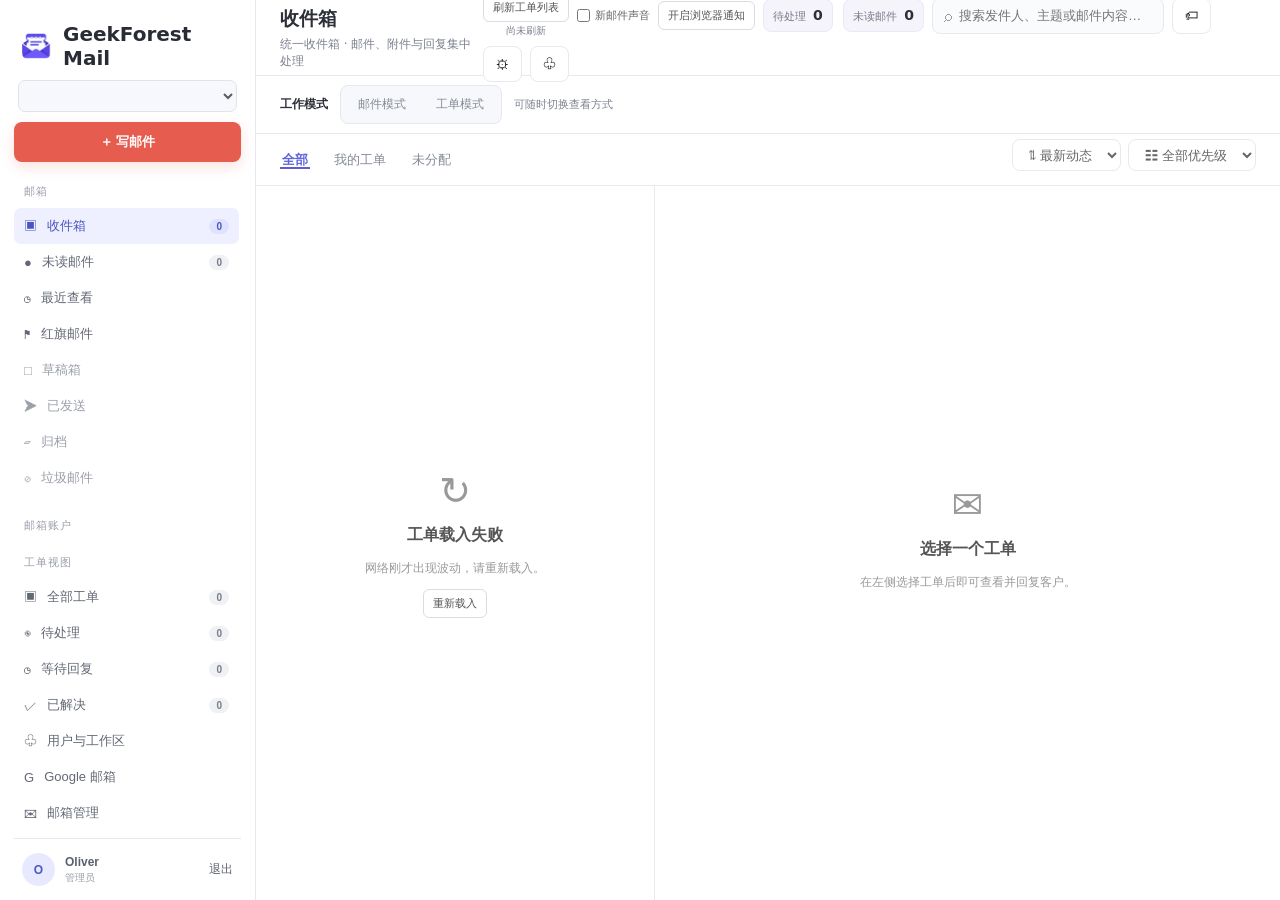
==== static/index.html @ d353752a "Fix mail mode mailbox selection and ticket detail loading" ====
<!doctype html>
<html lang="zh-CN">
<head>
  <meta charset="utf-8"><meta name="viewport" content="width=device-width,initial-scale=1,viewport-fit=cover">
  <title>GeekForest Mail · 企业邮件</title><link rel="icon" href="/static/favicon.ico"><link rel="apple-touch-icon" href="/static/apple-touch-icon.png"><link rel="stylesheet" href="/static/styles.css"><link rel="stylesheet" href="/static/overrides.css?v=20261021-mail-client-1"><link rel="stylesheet" href="/static/settings.css?v=20260831-mail-domain-status-1"><link rel="stylesheet" href="/static/scrollfix.css"><link rel="stylesheet" href="/static/workspaces.css?v=20260831-workspace-create-1"><link rel="stylesheet" href="/static/tags.css"><link rel="stylesheet" href="/static/branding.css?v=20260830-ticket-labels-1"><link rel="stylesheet" href="/static/label-picker.css?v=20260830-2"><link rel="stylesheet" href="/static/translate-button.css?v=20260828-14">
  <link rel="stylesheet" href="/static/mobile.css?v=20261015-1">
  <link rel="stylesheet" href="/static/feishu.css?v=20261015-1">
  <link rel="stylesheet" href="/static/mail-client.css?v=20261021-mail-client-2">
</head>
<body>
  <div class="mobile-bar" id="mobileBar"><button type="button" id="mobileMenu" aria-controls="mainNavigation" aria-expanded="false">☰ 导航</button><button type="button" id="mobileBack" hidden>← 返回列表</button><button type="button" id="mobileResume" hidden>继续编辑 →</button></div>
  <div id="mobileBackdrop" class="mobile-backdrop" hidden></div>
  <aside class="sidebar" id="mainNavigation" aria-label="企业邮箱导航">
    <button type="button" id="mobileClose" class="mobile-close" aria-label="关闭导航">× 关闭导航</button>
    <div class="brand"><img class="brand-mark" src="/static/ticket-logo.png" alt=""><span>GeekForest Mail</span></div><select id="workspaceSwitcher" class="workspace-switcher" aria-label="当前工作区"></select>
    <button class="compose" id="composeButton" type="button">＋ 写邮件</button>
    <nav>
      <p class="nav-title">邮箱</p>
      <button class="nav-item active" data-mail-folder="inbox" id="mailInboxNav"><span>▣</span>收件箱 <b id="allCount">0</b></button>
      <button class="nav-item" data-mail-folder="unread" id="mailUnreadNav"><span>●</span>未读邮件 <b id="unreadFolderCount">0</b></button>
      <button class="nav-item" data-mail-folder="recent" id="mailRecentNav"><span>◷</span>最近查看</button>
      <button class="nav-item" data-mail-folder="flagged" id="mailFlaggedNav"><span>⚑</span>红旗邮件</button>
      <button class="nav-item mail-folder-placeholder" data-mail-unavailable="drafts"><span>□</span>草稿箱</button>
      <button class="nav-item mail-folder-placeholder" data-mail-unavailable="sent"><span>➤</span>已发送</button>
      <button class="nav-item mail-folder-placeholder" data-mail-unavailable="archive"><span>▱</span>归档</button>
      <button class="nav-item mail-folder-placeholder" data-mail-unavailable="spam"><span>⊘</span>垃圾邮件</button>
      <p class="nav-title mailbox-title">邮箱账户</p><div id="mailboxNav"></div>
      <p class="nav-title">工单视图</p>
      <button class="nav-item workflow-nav" data-status="all"><span>▣</span>全部工单 <b id="allTicketCount">0</b></button>
      <button class="nav-item workflow-nav" data-status="open"><span>◉</span>待处理 <b id="openCount">0</b></button>
      <button class="nav-item workflow-nav" data-status="pending"><span>◷</span>等待回复 <b id="pendingCount">0</b></button>
      <button class="nav-item workflow-nav" data-status="resolved"><span>✓</span>已解决 <b id="resolvedCount">0</b></button>
      <button class="nav-item admin-entry" id="userAdminNav" hidden><span>♧</span>用户与工作区</button>
      <button class="nav-item admin-entry" id="googleMailboxNav" hidden><span>G</span>Google 邮箱</button>
      <button class="nav-item admin-entry" id="mailboxAdminNav" hidden><span>✉</span>邮箱管理</button>
      <button class="nav-item admin-entry" id="mailServiceNav" hidden><span>@</span>邮件、域名与邮箱设置</button>
      <button class="nav-item admin-entry" id="telegramNav" hidden><span>◉</span>Telegram 接入</button>
      <button class="nav-item" id="feishuSettings" type="button">飞书绑定与通知</button>
      <p class="nav-title">标签</p><div id="tagNav"></div>
    </nav>
    <button class="profile" id="logoutButton" title="退出登录"><div class="avatar" id="profileAvatar">O</div><div><strong id="profileName">Oliver</strong><small id="profileRole">管理员</small></div><span>退出</span></button>
  </aside>
  <main>
    <header><div><h1>收件箱</h1><p>统一收件箱 · 邮件、附件与回复集中处理</p></div><div class="header-actions"><div class="refresh-tools"><button class="tool-button" id="refreshTickets" type="button">刷新工单列表</button><small id="refreshStatus" role="status">尚未刷新</small></div><label class="alert-toggle"><input id="mailSoundToggle" type="checkbox"> 新邮件声音</label><button class="tool-button" id="notificationPermission" type="button">开启浏览器通知</button><div class="mail-metrics"><span>待处理 <b id="unprocessedMetric">0</b></span><span>未读邮件 <b id="unreadMetric">0</b></span></div><label class="search">⌕ <input id="search" placeholder="搜索发件人、主题或邮件内容…"></label><button class="icon-btn" id="mailboxTagsButton" title="邮箱标签管理">🏷</button><button class="icon-btn" id="aiSettingsButton" title="AI 设置">⚙</button><button class="icon-btn" id="userAdminButton" title="账户管理">♧</button></div></header>
    <div class="mode-bar" aria-label="工作模式"><span class="mode-bar-label">工作模式</span><div class="display-mode-switcher" id="displayModeSwitcher" aria-label="选择工作模式"><button type="button" data-display-mode="mail">邮件模式</button><button type="button" data-display-mode="ticket">工单模式</button></div><span class="mode-bar-hint">可随时切换查看方式</span></div>
    <section class="toolbar"><div class="tabs"><button class="selected" data-view="all">全部</button><button data-view="mine">我的工单</button><button data-view="unassigned">未分配</button></div><div class="category-chips" id="categoryChips" aria-label="AI 标签"></div><div><select class="filter" id="sortFilter" aria-label="排序"><option value="latest">⇅ 最新动态</option><option value="oldest">⇅ 最早动态</option><option value="priority">↑ 优先级</option></select><select class="filter" id="priorityFilter" aria-label="优先级筛选"><option value="all">☷ 全部优先级</option><option value="urgent">紧急</option><option value="high">高优先级</option><option value="normal">普通</option></select></div></section>
    <section class="workspace">
      <div class="ticket-list" id="ticketList"><div class="loading">正在载入工单…</div></div>
      <div class="ticket-detail" id="detail"><div class="empty"><span>✉</span><h2>选择一个工单</h2><p>在左侧选择工单后即可查看并回复客户。</p></div></div>
    </section>
  </main>
  <div class="toast" id="toast"></div>
  <dialog id="feishuDialog" class="settings-dialog feishu-dialog" aria-labelledby="feishuTitle">
    <div class="settings-head"><h2 id="feishuTitle">我的飞书绑定与通知</h2><button type="button" id="feishuClose" class="dialog-close" aria-label="关闭飞书设置">×</button></div>
    <p>当前账户的飞书身份：<strong id="feishuName"></strong></p>
    <p id="feishuMessage" role="status" aria-live="polite"></p>
    <label>当前账户密码（绑定或解绑时必填）<input id="feishuPassword" type="password" autocomplete="current-password"></label>
    <label class="feishu-check"><input id="feishuConfirm" type="checkbox">我确认对当前账户执行绑定、完成绑定或解绑；解绑会取消飞书通知。</label>
    <div class="settings-actions"><button id="feishuBind" type="button" disabled>绑定飞书</button><button id="feishuFinalize" type="button" disabled>确认以上身份并完成绑定</button><button id="feishuUnlink" type="button" disabled>解绑飞书</button></div>
    <h3>当前工作区的私聊通知</h3><p>逐个选择邮箱；不补发历史消息。</p><div id="feishuSubscriptions"></div>
    <button id="feishuRefresh" type="button" class="tool-button">刷新状态</button>
  </dialog>
  <dialog id="composeDialog" class="settings-dialog compose-dialog"><form method="dialog"><div class="settings-head"><div><small>NEW OUTBOUND TICKET</small><h2>写邮件</h2></div><button value="cancel" class="dialog-close">×</button></div><label>发件邮箱<select id="composeMailbox"></select><small>对方回复后会自动回流到这张工单。</small></label><label>收件人<input id="composeTo" type="email" autocomplete="off" placeholder="name@example.com"></label><div class="compose-recipient-row"><label>抄送<input id="composeCc" autocomplete="off" placeholder="多个地址用逗号分隔"></label><label>密送<input id="composeBcc" autocomplete="off" placeholder="多个地址用逗号分隔"></label></div><label>主题<input id="composeSubject" maxlength="300" placeholder="输入邮件主题"></label><label>正文<textarea id="composeBody" maxlength="20000" placeholder="输入要发送的内容…"></textarea></label><div id="composeStatus" class="settings-status"></div><div class="settings-actions"><button value="cancel" class="tool-button">取消</button><button type="button" id="sendComposedMail" class="send">创建工单并发送</button></div></form></dialog>
  <dialog id="aiSettingsDialog" class="settings-dialog"><form method="dialog"><div class="settings-head"><div><small>GEEKFOREST AI</small><h2>AI 功能设置</h2></div><button value="cancel" class="dialog-close">×</button></div><label>服务商<select id="aiProvider"><option value="deepseek">DeepSeek</option><option value="openai">OpenAI</option></select></label><label>模型<input id="aiModel" placeholder="deepseek-chat"></label><label>API Key<input id="aiKey" type="password" autocomplete="off" placeholder="留空则保留现有 Key"><small id="keyState"></small></label><div id="aiSettingsStatus" class="settings-status"></div><div class="settings-actions"><button type="button" id="testAi" class="tool-button">测试连接</button><button type="button" id="saveAi" class="send">保存设置</button></div></form></dialog>
  <dialog id="telegramSettingsDialog" class="settings-dialog telegram-dialog"><form method="dialog"><div class="settings-head"><div><small>TELEGRAM BRIDGE</small><h2>Telegram 接入</h2><p>配置 Bot Token 后，系统会轮询 Telegram 消息并自动建工单。</p></div><button value="cancel" class="dialog-close">×</button></div><label class="settings-check"><input id="telegramEnabled" type="checkbox"> 启用 Telegram 拉取</label><label>Bot Token<input id="telegramBotToken" type="password" autocomplete="off" placeholder="留空则保留现有 Token"><small id="telegramTokenState"></small></label><label>代理地址<input id="telegramProxyUrl" autocomplete="off" placeholder="例如 socks5h://127.0.0.1:1082"><small>服务器可直连时留空；本机代理建议 socks5h://127.0.0.1:1082。</small></label><label>允许的 Chat ID<input id="telegramAllowedChats" autocomplete="off" placeholder="可留空；多个用英文逗号分隔"><small>留空表示接收该 bot 能看到的所有聊天。</small></label><label>写入工作区<select id="telegramWorkspace"></select></label><label>轮询间隔（秒）<input id="telegramPollSeconds" type="number" min="2" max="120" value="5"></label><div id="telegramSettingsStatus" class="settings-status"></div><div class="settings-actions"><button value="cancel" class="tool-button">取消</button><button type="button" id="saveTelegramSettings" class="send">保存并启用</button></div></form></dialog>
  <dialog id="userAdminDialog" class="settings-dialog workspace-admin-dialog"><form method="dialog"><div class="settings-head"><div><small>ACCESS CONTROL</small><h2>账户与工作区</h2></div><button value="cancel" class="dialog-close">×</button></div><section class="admin-section"><div class="admin-section-head"><h3>已有账户</h3><small>查看账户可进入的工作区</small></div><div id="userList" class="user-list"></div></section><section class="admin-section workspace-create-section"><div class="admin-section-head"><h3>新建工作区</h3><small>创建后会自动分配给当前管理员</small></div><label>工作区名称<input id="newWorkspaceName" autocomplete="off" maxlength="120" placeholder="例如 Eddy 个人工作区"></label><label>工作区标识<input id="newWorkspaceSlug" autocomplete="off" maxlength="64" placeholder="可留空自动生成，例如 eddy-personal"><small>只能使用小写字母、数字和中划线。</small></label><div id="workspaceAdminStatus" class="settings-status"></div><div class="settings-actions"><button type="button" id="createWorkspace" class="tool-button">新建工作区</button></div></section><section class="admin-section"><div class="admin-section-head"><h3>新增登录账户</h3><small>创建账户并分配可访问的工作区</small></div><label>用户名<input id="newUsername" autocomplete="off"></label><label>显示名称<input id="newDisplayName" autocomplete="off"></label><label>初始密码<input id="newPassword" type="password" autocomplete="new-password" placeholder="至少 10 位"></label><div id="workspaceChecks" class="workspace-checks"></div><div id="userAdminStatus" class="settings-status"></div><div class="settings-actions"><button type="button" id="createUser" class="send">创建并分配</button></div></section></form></dialog>
  <dialog id="googleMailboxDialog" class="settings-dialog"><form method="dialog"><div class="settings-head"><div><small>GOOGLE MAILBOX</small><h2>Google 邮箱管理</h2></div><button value="cancel" class="dialog-close">×</button></div><div id="googleMailboxList" class="user-list"></div><h3>新增或更新邮箱</h3><label>项目代号<input id="googleProjectCode" maxlength="120" placeholder="例如 G001"></label><label>Google 邮箱<input id="googleMailboxEmail" type="email" autocomplete="off" placeholder="name@gmail.com"></label><label>16 位应用专用密码<input id="googleAppPassword" type="password" autocomplete="new-password" maxlength="32" placeholder="更新时留空即保留原密码"><small>可含 Google 显示的空格，系统会自动去除。</small></label><label>邮箱标签<input id="googleMailboxTag" list="googleTagSuggestions" maxlength="40" placeholder="例如 产品邮箱"><datalist id="googleTagSuggestions"></datalist></label><div id="googleMailboxStatus" class="settings-status"></div><div class="settings-actions"><button type="button" id="saveGoogleMailbox" class="send">保存邮箱</button></div></form></dialog>
  <dialog id="mailboxTagsDialog" class="settings-dialog tag-dialog"><form method="dialog"><div class="settings-head"><div><small>MAILBOX LABELS</small><h2>邮箱标签与汇总</h2></div><button value="cancel" class="dialog-close">×</button></div><div id="tagSummary" class="tag-summary"></div><div id="mailboxTagList" class="mailbox-tag-list"></div><div id="tagAiResult" class="tag-ai-result"></div></form></dialog>
  <dialog id="mailboxAdminDialog" class="settings-dialog mail-service-dialog"><div class="mail-service-shell"><div class="settings-head"><div><small>MAILBOX ADMIN</small><h2>邮箱管理</h2><p>统一查看所有邮箱、复制密码和 SMTP/IMAP 接入参数。</p></div><button type="button" class="dialog-close" id="closeMailboxAdmin">×</button></div><div id="mailboxAdminContent" class="mail-service-content"></div></div></dialog>
  <dialog id="mailServiceDialog" class="settings-dialog mail-service-dialog"><div class="mail-service-shell"><div class="settings-head"><div><small>MAIL2 ADMIN</small><h2>邮件、域名与邮箱设置</h2><p>统一管理 Mail2 邮件服务，并查看工单接入状态。</p></div><button type="button" class="dialog-close" id="closeMailService">×</button></div><div class="mail-service-toolbar"><div id="mailServiceHealth" class="service-health"></div><button type="button" class="tool-button" id="openAiFromSettings">AI 设置</button><button type="button" class="tool-button" id="syncMailService">同步 Mail2</button></div><div class="mail-service-tabs"><button type="button" class="active" data-mail-service-tab="mailboxes">邮箱</button><button type="button" data-mail-service-tab="domains">域名</button><button type="button" data-mail-service-tab="create-mailbox">新增邮箱</button><button type="button" data-mail-service-tab="create-domain">新增域名</button></div><div id="mailServiceContent" class="mail-service-content"></div></div></dialog>
  <script src="/static/mail-refresh.js?v=20260915-1"></script><script src="/static/app.js?v=20261021-mode-switcher-3"></script>
  <script src="/static/mobile.js?v=20261015-1"></script>
  <script src="/static/feishu.js?v=20261015-1"></script><script src="/static/feishu-ui.js?v=20261015-1"></script>
</body></html>
---- static/styles.css ----
:root{--ink:#20222a;--muted:#7b7f8d;--line:#e8e9ef;--surface:#fff;--bg:#f6f6f9;--violet:#6558d3;--violet-soft:#eeecfb;--green:#168c70;--orange:#d87927;--red:#d94c57}*{box-sizing:border-box}body{margin:0;font-family:Inter,"PingFang SC","Microsoft YaHei",system-ui,sans-serif;background:var(--bg);color:var(--ink);display:flex;height:100vh;overflow:hidden}.sidebar{width:238px;background:#191a21;color:#d9dae1;padding:22px 15px 14px;display:flex;flex-direction:column}.brand{display:flex;align-items:center;gap:11px;font-size:20px;font-weight:750;padding:0 8px 22px}.brand-mark{display:grid;place-items:center;width:30px;height:30px;border-radius:9px;background:linear-gradient(140deg,#8275e9,#5245ba);color:white;font-size:16px}.compose{background:var(--violet);border:0;border-radius:8px;color:white;padding:11px 13px;width:100%;font-weight:650;cursor:pointer}.nav-title{font-size:11px;text-transform:uppercase;letter-spacing:.1em;color:#737580;margin:25px 10px 9px}.mailbox-title{margin-top:24px}.nav-item{width:100%;border:0;background:transparent;color:#aeb0ba;padding:9px 10px;border-radius:7px;text-align:left;display:flex;gap:10px;align-items:center;cursor:pointer;font-size:13px}.nav-item:hover,.nav-item.active{background:#2a2b35;color:#fff}.nav-item b{margin-left:auto;background:#333540;padding:2px 7px;border-radius:10px;font-size:10px}.dot{width:7px;height:7px;border-radius:50%}.profile{margin-top:auto;padding:14px 8px 0;border-top:1px solid #2b2d35;display:flex;align-items:center;gap:10px;font-size:12px}.profile small{display:block;color:#777a86;margin-top:2px}.profile>span{margin-left:auto}.avatar{width:33px;height:33px;background:#d9b18d;color:#654a36;border-radius:50%;display:grid;place-items:center;font-weight:700}main{flex:1;display:flex;flex-direction:column;min-width:0}header{height:88px;background:#fff;border-bottom:1px solid var(--line);padding:18px 27px;display:flex;align-items:center;justify-content:space-between}h1{font-size:20px;margin:0 0 4px}header p{font-size:12px;color:var(--muted);margin:0}.header-actions{display:flex;gap:8px}.search{height:36px;border:1px solid var(--line);border-radius:8px;display:flex;align-items:center;padding:0 11px;color:#999}.search input{border:0;outline:0;width:200px;padding:7px;background:transparent}.icon-btn,.filter{height:36px;border:1px solid var(--line);background:#fff;border-radius:8px;padding:0 12px;position:relative}.icon-btn i{position:absolute;width:6px;height:6px;background:var(--red);border-radius:50%;right:7px;top:7px}.toolbar{height:54px;background:#fff;padding:0 26px;border-bottom:1px solid var(--line);display:flex;justify-content:space-between;align-items:end}.tabs{height:100%;display:flex;gap:25px}.tabs button{background:none;border:0;color:#858895;padding:0 2px;position:relative}.tabs .selected{color:var(--violet);font-weight:650}.tabs .selected:after{content:"";position:absolute;height:2px;background:var(--violet);left:0;right:0;bottom:0}.toolbar>div:last-child{display:flex;gap:7px;padding-bottom:9px}.filter{height:32px;color:#666}.workspace{display:grid;grid-template-columns:minmax(330px,42%) 1fr;flex:1;min-height:0}.ticket-list{overflow:auto;background:#fff;border-right:1px solid var(--line)}.ticket-card{padding:17px 22px;border-bottom:1px solid #eeeeF3;cursor:pointer;position:relative}.ticket-card:hover,.ticket-card.active{background:#f8f7fd}.ticket-card.active:before{content:"";position:absolute;left:0;top:0;bottom:0;width:3px;background:var(--violet)}.card-top,.card-meta{display:flex;align-items:center;gap:8px}.customer-avatar{width:34px;height:34px;border-radius:50%;display:grid;place-items:center;background:#e8e7f2;color:#4f4c68;font-size:12px;font-weight:700}.customer{font-weight:650;font-size:13px}.time{margin-left:auto;font-size:11px;color:#999}.subject{font-weight:650;font-size:13px;margin:12px 0 6px}.preview{font-size:12px;color:#818491;white-space:nowrap;text-overflow:ellipsis;overflow:hidden}.card-meta{margin-top:12px}.badge{font-size:10px;border-radius:4px;padding:3px 6px;background:#f0f1f4;color:#767987}.badge.open{color:#3e61b7;background:#edf2ff}.badge.pending{color:#a36520;background:#fff3df}.badge.resolved{color:#218067;background:#e7f6f0}.priority{font-size:10px;margin-left:auto}.priority.urgent{color:var(--red)}.priority.high{color:var(--orange)}.unread{width:7px;height:7px;background:var(--violet);border-radius:50%}.ticket-detail{background:#fafafd;overflow:auto}.empty{height:100%;display:flex;flex-direction:column;align-items:center;justify-content:center;color:#999}.empty span{font-size:38px}.empty h2{font-size:16px;color:#555;margin:12px 0 2px}.empty p{font-size:12px}.detail-head{background:#fff;padding:20px 24px;border-bottom:1px solid var(--line)}.detail-head-top{display:flex;align-items:center}.detail-head h2{font-size:17px;margin:0}.ticket-id{color:#9497a3;font-size:11px;margin-top:5px}.detail-actions{margin-left:auto;display:flex;gap:7px}.status-select{border:1px solid var(--line);border-radius:7px;padding:8px;background:#fff;color:#555}.contact-strip{display:flex;gap:22px;margin-top:18px;padding-top:15px;border-top:1px solid #eee;font-size:11px;color:#7d808c}.contact-strip strong{color:#41434b;font-weight:600}.conversation{padding:24px;max-width:820px;margin:auto}.message{display:flex;gap:11px;margin-bottom:22px}.message.outbound{flex-direction:row-reverse}.message-body{max-width:78%}.message-info{font-size:11px;color:#8b8e99;margin:0 2px 6px}.outbound .message-info{text-align:right}.bubble{background:#fff;border:1px solid var(--line);border-radius:3px 12px 12px 12px;padding:13px 15px;font-size:13px;line-height:1.65;white-space:pre-wrap;box-shadow:0 2px 5px #2221}.outbound .bubble{background:var(--violet);color:#fff;border:0;border-radius:12px 3px 12px 12px}.reply-box{margin:5px 24px 24px;background:#fff;border:1px solid #dfe0e7;border-radius:10px;box-shadow:0 5px 18px #2221}.reply-top{padding:10px 14px;border-bottom:1px solid #eee;font-size:11px;color:#858894}.reply-top strong{color:#42444c}.reply-box textarea{width:100%;height:95px;border:0;resize:none;padding:14px;outline:0;font:13px inherit}.reply-foot{border-top:1px solid #eee;padding:9px 11px;display:flex;align-items:center;gap:10px}.reply-foot span{color:#90939e;font-size:17px}.reply-foot label{font-size:11px;color:#777;margin-left:auto}.send{border:0;border-radius:7px;background:var(--violet);color:#fff;padding:8px 16px;font-weight:650;cursor:pointer}.loading{padding:40px;color:#888;text-align:center}.toast{position:fixed;right:24px;bottom:24px;background:#202129;color:#fff;padding:12px 18px;border-radius:8px;box-shadow:0 8px 25px #0004;font-size:12px;transform:translateY(80px);opacity:0;transition:.25s}.toast.show{transform:none;opacity:1}@media(max-width:850px){.sidebar{width:78px}.brand span:last-child,.nav-title,.nav-item:not(.active),.profile div:not(.avatar),.profile>span,.compose{display:none}.brand{padding-left:9px}.nav-item.active{justify-content:center}.nav-item.active b{display:none}.workspace{grid-template-columns:1fr}.ticket-detail{display:none}.ticket-detail.mobile-open{display:block;position:absolute;inset:88px 0 0 78px}.search input{width:110px}}
---- static/overrides.css ----
.sidebar{overflow:hidden}.sidebar nav{min-height:0;overflow-y:auto;scrollbar-width:thin;scrollbar-color:#4a4c58 transparent;padding-right:2px}.sidebar nav::-webkit-scrollbar{width:5px}.sidebar nav::-webkit-scrollbar-thumb{background:#4a4c58;border-radius:9px}.mailbox span{min-width:0}.mailbox small{display:block;color:#777a86;font-size:9px;overflow:hidden;text-overflow:ellipsis;white-space:nowrap;margin-top:2px}.profile{flex:none;border:0;border-top:1px solid #2b2d35;background:transparent;color:#d9dae1;width:100%;text-align:left;cursor:pointer;font:12px inherit}.ai-panel{margin:16px 24px 0;padding:14px;border:1px solid #dce6e1;border-radius:10px;background:#f5faf7;font-size:12px}.ai-panel h3{margin:0 0 8px;font-size:13px}.ai-grid{display:grid;grid-template-columns:1fr 1fr;gap:7px}.ai-actions{margin:8px 0 0;padding-left:18px}.ai-tools{display:flex;gap:7px;margin-right:auto}.tool-button{border:1px solid #dadce4;background:#fff;color:#555;border-radius:6px;padding:6px 9px;cursor:pointer;font-size:11px}.tool-button:hover{border-color:#6558d3;color:#6558d3}@media(max-width:850px){.sidebar nav{overflow:hidden}.ai-grid{grid-template-columns:1fr}}
.mailbox-row{display:grid;grid-template-columns:minmax(0,1fr) 28px;align-items:center;border-radius:7px}.mailbox-row:not(.active){grid-template-columns:minmax(0,1fr)}.mailbox-row.active{background:#2a2b35}.mailbox-row .mailbox{min-width:0}.mailbox-row.active .mailbox{background:transparent;color:#fff}.mailbox-refresh{width:26px;height:26px;padding:0;border:0;border-radius:6px;background:transparent;color:#c8cad4;cursor:pointer;font-size:15px;line-height:1}.mailbox-refresh:hover{background:#3a3c48;color:#fff}.mailbox-refresh:disabled{opacity:.6;cursor:wait}@media(max-width:850px){.mailbox-row.active{grid-template-columns:minmax(0,1fr) 26px}.mailbox-row.active .mailbox{width:auto}}
.refresh-tools{display:grid;grid-template-columns:auto;gap:2px;align-items:center}.refresh-tools small{font-size:10px;color:var(--muted);text-align:center}.refresh-tools.error small{color:var(--red)}.refresh-tools button:disabled{opacity:.6;cursor:wait}.alert-toggle{display:flex;align-items:center;gap:5px;white-space:nowrap;font-size:11px;color:#666}.alert-toggle input{margin:0}@media(max-width:1180px){.alert-toggle,#notificationPermission,.refresh-tools small{display:none}}
.reply-top{display:grid;grid-template-columns:auto minmax(180px,1fr) minmax(160px,1fr);gap:9px;align-items:end}.reply-top label{display:grid;gap:4px;color:#747987}.reply-top input{width:100%;border:1px solid #dfe2eb;border-radius:7px;padding:7px 9px}.reply-mode{display:flex;gap:5px;align-items:center}.reply-mode .selected{color:#fff;background:#6558d3}.reply-top small{grid-column:2/-1;color:#a16624}@media(max-width:900px){.reply-top{grid-template-columns:1fr}.reply-top small{grid-column:1}.reply-mode{flex-wrap:wrap}}
---- static/settings.css ----
.settings-dialog{width:min(460px,calc(100vw - 32px));border:0;border-radius:16px;padding:0;box-shadow:0 24px 80px #0004}.settings-dialog::backdrop{background:#161b1a99}.settings-dialog form{padding:26px}.settings-head{display:flex;justify-content:space-between;align-items:start;margin-bottom:22px}.settings-head small{color:#20594a;font-weight:800;letter-spacing:.12em}.settings-head h2{margin:5px 0 0}.dialog-close{border:0;background:#f1f2f1;border-radius:50%;width:32px;height:32px;font-size:20px;cursor:pointer}.settings-dialog label{display:block;font-size:12px;font-weight:700;margin:15px 0}.settings-dialog input,.settings-dialog select{display:block;width:100%;height:43px;margin-top:7px;border:1px solid #d9dfdb;border-radius:8px;padding:0 12px;background:#fff}.settings-dialog label small{display:block;margin-top:6px;color:#718079}.settings-actions{display:flex;justify-content:flex-end;gap:8px;margin-top:20px}.settings-status{min-height:18px;font-size:12px;color:#26735c}
.compose-dialog{width:min(620px,calc(100vw - 32px))}.compose-dialog textarea{display:block;width:100%;min-height:220px;margin-top:7px;border:1px solid #d9dfdb;border-radius:8px;padding:12px;resize:vertical;font:13px/1.65 inherit}.compose-dialog textarea:focus,.compose-dialog input:focus,.compose-dialog select:focus{border-color:#7568d8;outline:0;box-shadow:0 0 0 3px #6558d31a}.compose-dialog .settings-actions{align-items:center}.compose-dialog .send:disabled{opacity:.6;cursor:wait}
.mail-service-dialog{width:min(1080px,calc(100vw - 32px));max-height:88vh}.mail-service-shell{padding:24px}.mail-service-shell .settings-head p{margin:5px 0 0;color:#7b7f8d;font-size:12px}.mail-service-toolbar{display:flex;align-items:center;gap:8px;padding:11px 14px;background:#f6f7fa;border:1px solid #e7e9ef;border-radius:10px}.service-health{margin-right:auto;font-size:12px;font-weight:700;color:#23775f}.service-health.degraded{color:#b56b20}.mail-service-tabs{display:flex;gap:4px;margin-top:16px;border-bottom:1px solid #e6e8ee}.mail-service-tabs button{border:0;background:transparent;padding:11px 16px;color:#777b88;cursor:pointer}.mail-service-tabs button.active{color:#6558d3;font-weight:700;border-bottom:2px solid #6558d3}.mail-service-content{min-height:430px;max-height:58vh;overflow:auto;padding-top:16px}.mail-service-grid{display:grid;grid-template-columns:repeat(2,minmax(0,1fr));gap:10px}.mail-service-card{border:1px solid #e4e6ec;border-radius:11px;padding:14px;background:#fff}.mail-service-card-head{display:flex;gap:12px;align-items:flex-start}.mail-service-card-head>div{min-width:0;flex:1}.mail-service-card h3{font-size:14px;margin:0;overflow:hidden;text-overflow:ellipsis}.mail-service-card p{font-size:11px;color:#818592;margin:5px 0 0;overflow:hidden;text-overflow:ellipsis}.mail-service-card b.count{font-size:11px;background:#f0eefc;color:#6558d3;border-radius:12px;padding:4px 8px;white-space:nowrap}.status-row{display:flex;gap:6px;flex-wrap:wrap;margin-top:12px}.status-pill{font-size:10px;border-radius:10px;padding:4px 7px;background:#f1f2f5;color:#727683}.status-pill.ok{background:#e8f6f0;color:#187358}.status-pill.warn{background:#fff2df;color:#a6661d}.mail-service-form{max-width:650px;border:1px solid #e4e6ec;border-radius:12px;padding:20px}.mail-service-form h3{margin:0 0 5px}.mail-service-form>p{margin:0 0 18px;color:#818592;font-size:12px}.mail-service-form label{display:block;margin:13px 0;font-size:12px;font-weight:700}.mail-service-form input,.mail-service-form select{display:block;width:100%;height:43px;margin-top:7px;border:1px solid #d9dce4;border-radius:8px;padding:0 11px;background:#fff}.mail-service-form .form-row{display:grid;grid-template-columns:1fr 1fr;gap:12px}.mail-service-form .settings-actions{margin-top:16px}.mail-service-empty{text-align:center;padding:70px 20px;color:#9296a1}.mail-service-empty b{display:block;color:#555b68;margin-bottom:7px}@media(max-width:760px){.mail-service-grid,.mail-service-form .form-row{grid-template-columns:1fr}.mail-service-shell{padding:16px}.mail-service-tabs{overflow-x:auto}.mail-service-tabs button{white-space:nowrap;padding:10px}.mail-service-toolbar{flex-wrap:wrap}.service-health{width:100%}}
.compose-recipient-row{display:grid;grid-template-columns:1fr 1fr;gap:12px}.compose-recipient-row label{margin-top:8px}@media(max-width:560px){.compose-recipient-row{grid-template-columns:1fr}}
.compose-page{min-height:100%;background:#fff;padding:30px 42px}.compose-page-head{display:flex;align-items:flex-start;justify-content:space-between;max-width:860px;margin:0 auto 28px}.compose-page-head small{color:#20594a;font-weight:800;letter-spacing:.12em}.compose-page-head h2{margin:6px 0 5px;font-size:24px}.compose-page-head p{margin:0;color:#858894;font-size:12px}.compose-form{max-width:860px;margin:0 auto;border:1px solid #e0e2e8;border-radius:12px;box-shadow:0 8px 26px #2221;padding:24px}.compose-form label{display:block;font-size:12px;font-weight:700;margin:0 0 16px}.compose-form input,.compose-form select{display:block;width:100%;height:44px;margin-top:7px;border:1px solid #d9dfdb;border-radius:8px;padding:0 12px;background:#fff;font:13px inherit}.compose-form textarea{display:block;width:100%;min-height:300px;margin-top:7px;border:1px solid #d9dfdb;border-radius:8px;padding:12px;resize:vertical;font:13px/1.65 inherit}.compose-form input:focus,.compose-form select:focus,.compose-form textarea:focus{border-color:#7568d8;outline:0;box-shadow:0 0 0 3px #6558d31a}.compose-page-actions{display:flex;justify-content:flex-end;gap:10px;align-items:center;border-top:1px solid #eee;padding-top:16px}.compose-page-actions .settings-status{margin-right:auto}@media(max-width:700px){.compose-page{padding:20px 16px}.compose-page-head{margin-bottom:18px}.compose-form{padding:16px}}
.mail-service-dialog{width:calc(100vw - 28px);height:calc(100vh - 28px);max-width:none;max-height:none;margin:auto}.mail-service-shell{height:100%;display:flex;flex-direction:column;overflow:hidden}.mail-service-shell>.settings-head,.mail-service-toolbar,.mail-service-tabs{flex:none}.mail-service-content{min-height:0;max-height:none;flex:1}.mail-service-grid{grid-template-columns:repeat(3,minmax(0,1fr))}.mail-service-form{max-width:760px}.mail-service-error{margin:20px 0;padding:18px;border:1px solid #f0c8c8;border-radius:10px;background:#fff7f7;color:#9b3535}.mail-service-error b{display:block;margin-bottom:5px}@media(max-width:1000px){.mail-service-grid{grid-template-columns:repeat(2,minmax(0,1fr))}}@media(max-width:760px){.mail-service-dialog{width:100vw;height:100vh;border-radius:0}.mail-service-grid{grid-template-columns:1fr}}
.domain-status-grid{grid-template-columns:repeat(2,minmax(0,1fr))}.domain-status-card{padding:16px}.domain-status-card.complete{border-color:#b8dfd0}.domain-status-card.incomplete{border-color:#ead8ae}.mail-service-card b.count.ready{background:#e8f6f0;color:#187358}.mail-service-card b.count.pending{background:#fff2df;color:#9a671f}.domain-warning{margin-top:11px;padding:8px 10px;border-radius:7px;background:#fff7e9;color:#98651e;font-size:11px}.domain-checks{display:grid;grid-template-columns:repeat(2,minmax(0,1fr));gap:7px;margin-top:12px}.domain-check{display:grid;grid-template-columns:28px minmax(0,1fr) auto;align-items:center;gap:8px;padding:9px;border:1px solid #e5e7ec;border-radius:8px;background:#fafbfc}.domain-check>span{width:27px;height:27px;display:grid;place-items:center;border-radius:50%;background:#eef0f4;color:#7b808c;font-size:11px;font-weight:800}.domain-check.passed{border-color:#c7e5d9;background:#f3faf7}.domain-check.passed>span{background:#dff2e9;color:#187358}.domain-check b,.domain-check small{display:block}.domain-check b{font-size:11px}.domain-check small{margin-top:3px;color:#818692;font-size:9px;line-height:1.35}.domain-check em{font-style:normal;font-size:9px;color:#a17029;white-space:nowrap}.domain-check.passed em{color:#23775f}@media(max-width:1050px){.domain-status-grid{grid-template-columns:1fr}}@media(max-width:650px){.domain-checks{grid-template-columns:1fr}}
.compose-ai-tools{display:flex;align-items:center;gap:8px;flex-wrap:wrap;margin:-2px 0 18px;padding:10px 0;border-top:1px solid #f0f1f3}.compose-ai-tools>span{font-size:11px;color:#7b7f8d;margin-right:3px}
.compose-page{background:linear-gradient(180deg,#f7f8fc 0,#fff 220px)}.compose-page-head{max-width:980px;padding:8px 0 20px}.compose-page-head h2{font-size:30px;letter-spacing:-.02em}.compose-form{max-width:980px;padding:30px 34px;border-color:#e4e6ef;border-radius:16px;box-shadow:0 14px 40px #302b6712}.compose-form label{font-size:13px}.compose-form input,.compose-form select{height:48px;border-radius:10px;font-size:14px}.compose-form textarea{min-height:360px;border-radius:10px;font-size:14px;line-height:1.75}.compose-ai-tools{margin-top:4px;padding:14px 0;border-top:0;background:#f8f7ff;border-radius:10px;padding-left:12px}.compose-ai-tools .tool-button{border-color:#dfddf8;background:#fff;color:#5548bf}.compose-page-actions{margin-top:22px;padding-top:20px}.compose-page-actions .send{padding:11px 24px;font-size:14px}
.attachment-picker{display:flex;gap:10px;align-items:flex-start;flex-wrap:wrap;margin:12px 0 14px;padding:12px;border:1px dashed #d7dbea;border-radius:12px;background:#fbfbfe}.picked-attachments{display:flex;gap:8px;flex-wrap:wrap;align-items:center;min-height:32px}.attachment-hint{font-size:12px;color:#858b98;line-height:32px}.picked-attachment,.attachment-link{border:1px solid #e0e3ec;background:#fff;border-radius:999px;padding:7px 10px;font-size:12px;color:#3f4452;text-decoration:none;cursor:pointer}.picked-attachment small,.attachment-link small{color:#8a909d;margin-left:4px}.message-attachments{display:flex;gap:8px;flex-wrap:wrap;margin-top:8px}.attachment-link:hover{border-color:#6558d3;color:#5548bf;background:#f8f7ff}.mailbox-admin-grid{display:grid;grid-template-columns:repeat(2,minmax(0,1fr));gap:12px}.mailbox-admin-card{display:grid;grid-template-columns:minmax(0,1fr) auto;gap:14px;align-items:center;border:1px solid #e4e6ec;border-radius:13px;background:#fff;padding:15px}.mailbox-admin-card h3{margin:0;font-size:15px;overflow:hidden;text-overflow:ellipsis}.mailbox-admin-card p{margin:5px 0;color:#747b89;font-size:12px}.mailbox-admin-card small{display:block;color:#8c93a0;font-size:11px;overflow:hidden;text-overflow:ellipsis}.mailbox-admin-actions{display:flex;gap:7px;flex-wrap:wrap;justify-content:flex-end}.mailbox-admin-actions .tool-button:disabled{opacity:.45;cursor:not-allowed}@media(max-width:900px){.mailbox-admin-grid,.mailbox-admin-card{grid-template-columns:1fr}.mailbox-admin-actions{justify-content:flex-start}}
.no-reply-button{border-color:#e7dbc2!important;background:#fff8ea!important;color:#8a5a10!important}

.telegram-dialog{width:min(560px,calc(100vw - 32px))}.telegram-dialog .settings-head p{margin:5px 0 0;color:#7b7f8d;font-size:12px}.settings-check{display:flex!important;align-items:center;gap:9px}.settings-check input{width:auto!important;height:auto!important;margin:0!important}
---- static/scrollfix.css ----
.sidebar nav{flex:1}
---- static/workspaces.css ----
.workspace-switcher{margin:-10px 4px 10px;width:calc(100% - 8px);border:1px solid #363844;border-radius:7px;background:#25262f;color:#e4e5ea;padding:8px 9px;font-size:11px}.workspace-admin-dialog form{max-width:620px}.admin-section{padding:15px 0;border-top:1px solid #eef0f3}.admin-section:first-of-type{border-top:0;padding-top:0}.admin-section-head{display:flex;align-items:flex-end;justify-content:space-between;gap:14px;margin-bottom:10px}.admin-section-head h3{margin:0;font-size:14px}.admin-section-head small{color:#8a8f99;font-size:11px}.workspace-create-section{background:#fafbff;border:1px solid #e6e9f5;border-radius:8px;padding:14px;margin:4px 0 14px}.user-list{max-height:190px;overflow:auto;border:1px solid #e3e7e4;border-radius:8px;margin-bottom:4px}.user-row{display:flex;justify-content:space-between;gap:16px;padding:10px 12px;border-bottom:1px solid #eee;font-size:12px}.user-row:last-child{border:0}.user-row span,.user-row small{min-width:0}.user-row small{color:#7b8580}.workspace-checks{display:grid;grid-template-columns:repeat(auto-fit,minmax(150px,1fr));gap:8px}.workspace-checks label{display:grid;grid-template-columns:auto 1fr;align-items:center;gap:3px 6px;border:1px solid #d9dfdb;border-radius:7px;padding:8px 10px;margin:0;background:#fff}.workspace-checks label small{grid-column:2;color:#9499a3;font-size:10px;overflow:hidden;text-overflow:ellipsis}.workspace-checks input{width:auto;height:auto;margin:0}
---- static/tags.css ----
.tag-dialog{width:min(760px,92vw)}
.tag-summary{display:grid;grid-template-columns:repeat(2,minmax(0,1fr));gap:10px;margin-bottom:16px}
.tag-stat{border:1px solid #e7e7ee;border-radius:9px;padding:12px;display:grid;gap:5px}
.tag-stat small,.mailbox-tag-row small{display:block;color:#858895;margin-top:3px}
.tag-stat button{justify-self:start;margin-top:5px}
.mailbox-tag-list{max-height:42vh;overflow:auto;border:1px solid #e7e7ee;border-radius:9px}
.mailbox-tag-row{display:flex!important;align-items:center;justify-content:space-between;gap:14px;padding:10px 12px!important;border-bottom:1px solid #eeeeF3;margin:0!important}
.mailbox-tag-row:last-child{border-bottom:0}.mailbox-tag-row span{min-width:0}.mailbox-tag-row b,.mailbox-tag-row small{overflow:hidden;text-overflow:ellipsis;white-space:nowrap}
.mailbox-tag-row select{width:120px;flex:none;border:1px solid #dddfe7;border-radius:7px;padding:7px;background:#fff}
.tag-ai-result{white-space:pre-wrap;line-height:1.65;background:#f7f6fc;border-radius:9px;margin-top:14px;padding:14px;color:#484955;max-height:30vh;overflow:auto}
.tag-ai-result:empty{display:none}.nav-item small{display:block;color:#777a86;font-size:9px;margin-top:2px}.nav-item>span{min-width:0;overflow:hidden;text-overflow:ellipsis}
@media(max-width:650px){.tag-summary{grid-template-columns:1fr}}
---- static/branding.css ----
.brand-mark {
  display: block;
  object-fit: contain;
  background: none !important;
  border-radius: 7px;
}
.mail-metrics { display: flex; gap: 7px; align-items: center; }
.mail-metrics span {
  font-size: 11px;
  color: #777b88;
  background: #f5f4fb;
  border: 1px solid #ebe9f7;
  border-radius: 8px;
  padding: 7px 9px;
}
.mail-metrics b { color: #6558d3; font-size: 14px; margin-left: 4px; }
@media (max-width: 850px) { .mail-metrics { display: none; } }

/* Keep imported technical mail content inside its own column. */
.ticket-card { overflow: hidden; }
.ticket-card .subject {
  display: -webkit-box;
  -webkit-box-orient: vertical;
  -webkit-line-clamp: 2;
  overflow: hidden;
  overflow-wrap: anywhere;
  line-height: 1.45;
  max-height: 2.9em;
}
.ticket-card .preview {
  display: -webkit-box;
  -webkit-box-orient: vertical;
  -webkit-line-clamp: 2;
  white-space: normal;
  overflow-wrap: anywhere;
  line-height: 1.45;
  max-height: 2.9em;
}
.mailbox > span { flex: 1; min-width: 0; overflow: hidden; }
.mailbox > b { flex: none; }

.ticket-detail { overflow-x: hidden; }
.detail-head-top { align-items: flex-start; gap: 18px; }
.detail-head-top > div:first-child { flex: 1; min-width: 0; }
.detail-head h2 {
  overflow-wrap: anywhere;
  word-break: break-word;
  line-height: 1.45;
  display: -webkit-box;
  -webkit-box-orient: vertical;
  -webkit-line-clamp: 3;
  overflow: hidden;
}
.detail-actions {
  flex: none;
  align-items: center;
  flex-wrap: wrap;
  justify-content: flex-end;
  max-width: 52%;
}
.contact-strip { flex-wrap: wrap; row-gap: 8px; }
.ticket-category-field{margin-left:auto;display:grid;grid-template-columns:auto minmax(150px,210px);align-items:center;gap:3px 8px;padding:7px 10px;border:1px solid #e4e2ee;border-radius:10px;background:#faf9ff}.ticket-category-field>span{font-size:11px;color:#777b88}.ticket-category-field select,.ticket-category-field input{min-width:0;border:0;background:transparent;color:#5144b8;font-weight:700;outline:0}.ticket-category-field input{width:190px}.ticket-category-field small{grid-column:2;color:#9294a0;font-size:9px;white-space:nowrap}
.ticket-category-picker{position:relative;margin-left:auto;display:flex;align-items:center;gap:8px;min-width:0}.ticket-category-label{font-size:11px;color:#858895}.ticket-category-trigger{height:34px;max-width:220px;display:flex;align-items:center;gap:7px;padding:0 10px;border:1px solid #dcd8f4;border-radius:10px;background:#f3f1ff;color:#5749bd;cursor:pointer;box-shadow:0 1px 2px rgba(38,31,88,.04)}.ticket-category-trigger:hover,.ticket-category-trigger[aria-expanded="true"]{border-color:#7568d8;background:#ece9ff}.ticket-category-trigger i{font-style:normal;font-size:11px}.ticket-category-trigger strong{overflow:hidden;text-overflow:ellipsis;white-space:nowrap;font-size:11px}.ticket-category-trigger b{font-size:12px;color:#827aaf}.ticket-category-trigger.spam{border-color:#f0d5d7;background:#fff1f2;color:#a14953}.ticket-category-source{font-size:9px;color:#9a9ca7;white-space:nowrap}.ticket-category-popover{position:absolute;z-index:40;right:0;top:42px;width:300px;padding:12px;border:1px solid #e2e0ec;border-radius:14px;background:#fff;box-shadow:0 18px 50px rgba(31,27,54,.18)}.category-popover-head{display:flex;align-items:flex-start;justify-content:space-between;margin-bottom:10px}.category-popover-head strong,.category-popover-head small{display:block}.category-popover-head strong{font-size:13px;color:#2f3040}.category-popover-head small{margin-top:2px;font-size:9px;color:#9698a3}.category-popover-head>span{padding:4px 7px;border-radius:9px;background:#eeecff;color:#6558d3;font-size:9px;font-weight:700}.category-search{height:34px;display:flex;align-items:center;gap:6px;padding:0 9px;border:1px solid #e2e1e9;border-radius:9px;color:#9a9ba5}.category-search:focus-within{border-color:#7568d8;box-shadow:0 0 0 3px rgba(101,88,211,.1)}.category-search input{width:100%;border:0;outline:0;background:transparent;font-size:11px}.category-option-list{max-height:260px;margin-top:8px;overflow-y:auto;display:grid;gap:3px}.category-option-list button{width:100%;height:34px;display:grid;grid-template-columns:18px 1fr 18px;align-items:center;border:0;border-radius:8px;background:transparent;color:#3d3e49;text-align:left;cursor:pointer}.category-option-list button:hover{background:#f6f5fb}.category-option-list button.selected{background:#efedff;color:#5a4dc1}.category-option-list button i{font-style:normal;color:#8a80dc;font-size:10px}.category-option-list button span{font-size:11px;font-weight:600}.category-option-list button b{text-align:center;color:#6558d3}.category-create{width:100%;margin-top:8px;padding:9px;border:1px dashed #cfc9f1;border-radius:9px;background:#faf9ff;color:#5b4fc0;font-size:10px;text-align:left;cursor:pointer}.category-create:hover{background:#f1efff}
.conversation { width: 100%; min-width: 0; }
.message-body { min-width: 0; }
.bubble {
  overflow-wrap: anywhere;
  word-break: break-word;
  max-width: 100%;
}

@media (max-width: 1100px) {
  .detail-head-top { display: block; }
  .detail-actions { max-width: none; margin: 14px 0 0; justify-content: flex-start; }
  .workspace { grid-template-columns: minmax(320px, 46%) 1fr; }
  .ticket-category-field{margin-left:0}
  .ticket-category-picker{margin-left:0;flex-wrap:wrap}.ticket-category-source{width:100%;padding-left:35px}.ticket-category-popover{left:0;right:auto;width:min(300px,calc(100vw - 48px))}
}
.badge.ai-category { color: #5b4cc4; background: #efedff; }
.badge.ai-category.spam { color: #a14b55; background: #fff0f1; }
.message-translate{border:0;background:transparent;color:#6558d3;font:inherit;cursor:pointer;margin-left:7px;padding:0}.message-translate:disabled{color:#999;cursor:wait}.message-translation{margin-top:8px;padding:10px 12px;border-left:3px solid #6558d3;border-radius:6px;background:#f2f0ff;color:#4c4861;font-size:12px;line-height:1.65;white-space:pre-wrap;overflow-wrap:anywhere}.message-translation b{display:block;color:#6558d3;margin-bottom:4px}
.toolbar{gap:18px}.toolbar .tabs{flex:none}.category-chips{height:100%;display:flex;align-items:center;gap:7px;flex:1;min-width:0;overflow-x:auto;scrollbar-width:none;padding:8px 2px}.category-chips::-webkit-scrollbar{display:none}.category-chip{flex:none;border:1px solid #e3e2ec;background:#fff;color:#666a78;border-radius:16px;padding:6px 10px;font-size:11px;white-space:nowrap;cursor:pointer}.category-chip:hover{border-color:#8b80df;color:#6558d3}.category-chip.active{border-color:#6558d3;background:#6558d3;color:#fff}.category-chip b{font-size:10px;margin-left:3px;opacity:.8}
@media(max-width:1100px){.category-chips{max-width:42vw}.category-chip{padding:5px 8px}.toolbar{gap:10px}}
.google-mailbox-row{width:100%;border:0;border-bottom:1px solid #eee;background:#fff;padding:10px 11px;display:flex;justify-content:space-between;align-items:center;text-align:left;cursor:pointer}.google-mailbox-row:last-child{border-bottom:0}.google-mailbox-row:hover{background:#f7f6fd}.google-mailbox-row span{min-width:0}.google-mailbox-row b,.google-mailbox-row small{display:block}.google-mailbox-row small{color:#7b8580;margin-top:3px;overflow:hidden;text-overflow:ellipsis}.google-mailbox-row em{font-style:normal;font-size:10px;color:#6558d3;background:#efedff;border-radius:10px;padding:4px 7px;white-space:nowrap}.empty-admin-list{padding:18px;text-align:center;color:#92969f;font-size:12px}
---- static/label-picker.css ----
.ticket-category-action {
  padding-left: 7px;
  border-left: 1px solid #d5d0f2;
  color: #6558d3;
  font-size: 10px;
  font-weight: 700;
  white-space: nowrap;
}

@media (max-width: 640px) {
  .ticket-category-action { display: none; }
}
---- static/translate-button.css ----
.translate-ticket-button {
  background: #6558d3 !important;
  border-color: #6558d3 !important;
  color: #fff !important;
  font-size: 0 !important;
  padding: 8px 12px !important;
}
.translate-ticket-button::after {
  content: "🌐 翻译最新邮件";
  font-size: 11px;
}
.translate-ticket-button:disabled { opacity: .65; }
.google-mailbox-row::after {
  content: "编辑";
  flex: none;
  margin-left: 8px;
  border: 1px solid #d9d6ee;
  border-radius: 6px;
  padding: 5px 9px;
  color: #6558d3;
  background: #fff;
  font-size: 11px;
  font-style: normal;
}
.google-mailbox-row:hover::after {
  color: #fff;
  background: #6558d3;
  border-color: #6558d3;
}
---- static/mobile.css ----
/* Keep desktop cascade unchanged; reuse the permission-filtered sidebar on mobile. */
.mobile-bar, .mobile-close, .mobile-backdrop { display: none; }
@media (max-width: 850px) {
  body { height: 100dvh; flex-direction: column; }
  .mobile-bar { display: flex; flex: none; align-items: center; gap: 8px; padding: env(safe-area-inset-top) max(10px, env(safe-area-inset-right)) 0 max(10px, env(safe-area-inset-left)); background: #fff; border-bottom: 1px solid var(--line); }
  .mobile-bar button, .mobile-close { border: 0; background: transparent; color: inherit; font: inherit; padding: 10px; }
  .mobile-bar [hidden], .mobile-backdrop[hidden], .sidebar [hidden] { display: none !important; }
  button, .tool-button, .icon-btn, .filter, .status-select, .nav-item, .send, .dialog-close, .mailbox-refresh { min-height: 48px; min-width: 48px; }
  input:not([type=checkbox]):not([type=file]), select, textarea { font-size: 16px !important; min-width: 0; max-width: 100%; }
  input:not([type=checkbox]):not([type=file]), select { min-height: 48px; }
  button:focus-visible, select:focus-visible, input:focus-visible, textarea:focus-visible { outline: 3px solid #9484ff; outline-offset: 2px; }
  .sidebar { display: none; }
  .sidebar.drawer-open { display: flex; position: fixed; inset: 0 auto 0 0; width: min(360px, calc(100vw - 32px)); height: 100dvh; z-index: 101; padding: max(12px, env(safe-area-inset-top)) 14px max(12px, env(safe-area-inset-bottom)); }
  .mobile-close { display: block; align-self: flex-end; flex: none; }
  .sidebar .brand span:last-child, .sidebar .nav-title, .sidebar .profile div:not(.avatar), .sidebar .profile > span { display: block; }
  .sidebar .compose { display: block; flex: none; }
  .sidebar .nav-item:not([hidden]) { display: flex; justify-content: flex-start; }
  .sidebar .nav-item.active b { display: block; }
  .sidebar nav { overflow-y: auto; overscroll-behavior: contain; min-height: 0; }
  .sidebar .brand { padding: 0 8px 18px; flex: none; }
  .sidebar .workspace-switcher { flex: none; }
  .mailbox-row.active { grid-template-columns: minmax(0,1fr) 48px; }
  .mailbox-refresh { width: 48px; height: 48px; }
  .mobile-backdrop:not([hidden]) { display: block; position: fixed; inset: 0; background: #0008; z-index: 100; }
  main { min-height: 0; overflow: auto; }
  header { height: auto; flex: none; padding: 12px; flex-wrap: wrap; gap: 12px; }
  .header-actions { flex-wrap: wrap; min-width: 0; width: 100%; }
  .search { flex: 1; min-width: 140px; height: 48px; }
  .search input { width: 100%; }
  .toolbar { height: auto; flex: none; padding: 0 12px; flex-wrap: wrap; align-items: center; gap: 8px; }
  .tabs { height: 48px; gap: 16px; }
  .toolbar > div:last-child { flex-wrap: wrap; padding-bottom: 8px; }
  .category-chips { max-width: 100%; overflow-x: auto; }
  .workspace { display: block; flex: 1; min-height: 160px; }
  .ticket-list { height: 100%; overflow: auto; padding-bottom: env(safe-area-inset-bottom); }
  .ticket-detail.mobile-open { position: static; display: block; width: 100%; height: 100%; overflow: auto; padding-bottom: max(16px, env(safe-area-inset-bottom)); }
  .mobile-detail-visible { overflow: hidden; }
  .mobile-detail-visible > header, .mobile-detail-visible > .toolbar, .mobile-detail-visible #ticketList { display: none; }
  .mobile-detail-visible .workspace { min-height: 0; overflow: hidden; }
  .detail-head { padding: 16px 12px; }
  .detail-head-top, .contact-strip { flex-wrap: wrap; gap: 12px; }
  .detail-head-top > div, .contact-strip > span { min-width: 0; max-width: 100%; }
  .detail-actions { margin-left: 0; flex-wrap: wrap; }
  .conversation { padding: 16px 12px; }
  .message .customer-avatar { flex: none; }
  .message-body { min-width: 0; max-width: calc(100% - 45px); }
  .bubble, .message-info, .message-recipients, .ticket-id, .contact-strip, .detail-head h2, .attachment-link, .picked-attachment, .subject, .customer, .settings-dialog { overflow-wrap: anywhere; }
  .card-meta { flex-wrap: wrap; }
  .reply-box { margin: 8px 12px 16px; }
  .reply-top { grid-template-columns: minmax(0,1fr); }
  .reply-top small { grid-column: 1; }
  .reply-mode, .reply-foot, .ai-tools { flex-wrap: wrap; }
  .reply-foot label { margin-left: 0; min-height: 48px; display: flex; align-items: center; }
  .reply-box textarea { height: 150px; }
  .attachment-picker, .picked-attachments { min-width: 0; max-width: 100%; }
  .picked-attachment { max-width: 100%; white-space: normal; }
  .compose-page { padding: 16px 12px; }
  .compose-page-head { flex-wrap: wrap; gap: 12px; }
  .compose-form { padding: 16px 12px; }
  .compose-recipient-row { grid-template-columns: minmax(0,1fr); }
  .compose-form textarea { min-height: 220px; }
  .compose-page-actions, .settings-actions { flex-wrap: wrap; }
  dialog.settings-dialog { width: 100%; max-width: 100%; height: auto; max-height: 100dvh; margin: auto; border-radius: 0; overflow: auto; overscroll-behavior: contain; padding: env(safe-area-inset-top) env(safe-area-inset-right) env(safe-area-inset-bottom) env(safe-area-inset-left); }
  dialog.settings-dialog > form { padding: 16px; min-width: 0; }
  dialog.mail-service-dialog { height: 100dvh; }
  .mail-service-shell { padding: 16px; }
  .mail-service-content { overflow: auto; }
  .mail-service-grid, .domain-status-grid, .domain-checks, .mailbox-admin-grid, .mail-service-form .form-row { grid-template-columns: minmax(0,1fr); }
  .mail-service-toolbar, .settings-head, .admin-section-head { flex-wrap: wrap; }
  .settings-head .dialog-close { margin-left: auto; }
  .mail-service-tabs { overflow-x: auto; }
  .mail-service-tabs button { flex: none; }
  .user-row { flex-wrap: wrap; }
  .toast { max-width: calc(100vw - 24px); right: 12px; bottom: max(12px, env(safe-area-inset-bottom)); z-index: 102; }
}
---- static/feishu.css ----
#feishuLogin[hidden] {
  display: none;
}
#feishuLogin {
  margin-top: 12px;
  background: #eff6ff;
  color: #1d4ed8;
}
.feishu-dialog {
  width: min(560px, calc(100vw - 24px));
  max-height: calc(100dvh - 32px);
  overflow: auto;
  box-sizing: border-box;
  padding: 24px;
  overflow-wrap: anywhere;
}
.feishu-dialog::backdrop {
  background: #0f172a66;
}
.feishu-dialog button {
  min-height: 48px;
  padding: 10px 14px;
  cursor: pointer;
}
.feishu-dialog button:disabled {
  opacity: 0.5;
  cursor: not-allowed;
}
.feishu-dialog .settings-actions {
  display: flex;
  flex-wrap: wrap;
  gap: 8px;
}
.feishu-dialog .feishu-check,
#feishuSubscriptions label {
  display: flex;
  align-items: center;
  gap: 10px;
  min-height: 48px;
}
.feishu-dialog input[type="checkbox"] {
  width: 20px;
  height: 20px;
  flex: 0 0 20px;
  margin: 0;
}
#feishuMessage {
  min-height: 24px;
  color: #475569;
}
#feishuSubscriptions {
  margin-bottom: 16px;
}
@media (max-width: 850px) {
  .feishu-dialog {
    padding: 18px;
    margin: auto;
  }
  .feishu-dialog input[type="password"] {
    font-size: 16px;
  }
}
---- static/mail-client.css ----
:root {
  --mail-sidebar: #ffffff;
  --mail-bg: #f4f5f8;
  --mail-text: #2e3039;
  --mail-muted: #7d828f;
  --mail-line: #e6e8ee;
  --mail-accent: #5d66d9;
  --mail-accent-soft: #eef0ff;
}

body { background: var(--mail-bg); color: var(--mail-text); }
.sidebar { width: 256px; background: var(--mail-sidebar); color: #545966; border-right: 1px solid var(--mail-line); padding: 22px 14px 14px; }
.brand { color: #292c35; padding-bottom: 20px; }
.brand-mark { border-radius: 8px; background: linear-gradient(140deg, #6d76e8, #4c56be); }
.workspace-switcher { background: #f7f8fb; border-color: #e0e3eb; color: #565b68; }
.compose { background: #e65d4f; box-shadow: 0 5px 13px rgba(230, 93, 79, .18); }
.nav-title { color: #9a9eaa; margin-top: 22px; }
.nav-item { color: #636875; }
.nav-item:hover, .nav-item.active { background: var(--mail-accent-soft); color: #4c55bf; }
.nav-item b { background: #f0f1f5; color: #777c89; }
.nav-item.active b { background: #dfe2ff; color: #4c55bf; }
.mail-folder-placeholder { color: #9b9faa; }
.mail-folder-placeholder:hover { color: #626875; background: #f5f6f9; }
.mailbox-row.active { background: var(--mail-accent-soft); }
.mailbox-row .mailbox.active { background: transparent; }
.mailbox small { color: #9a9eaa; }
.mailbox-refresh { color: #7e8492; }
.profile { color: #5b606d; border-color: var(--mail-line); }
.profile small { color: #9a9eaa; }
.avatar { background: #e7e9ff; color: #4f59c0; }

main { min-width: 0; }
header { height: 76px; padding: 14px 24px; }
header h1 { font-size: 19px; letter-spacing: 0; }
header p { color: var(--mail-muted); }
.header-actions { align-items: center; flex-wrap: wrap; }
.mail-metrics { display: flex; align-items: center; gap: 10px; color: var(--mail-muted); font-size: 11px; white-space: nowrap; }
.mail-metrics b { color: var(--mail-text); }
.search { background: #fafbfc; }
.search:focus-within { border-color: #aeb5f5; box-shadow: 0 0 0 3px rgba(93, 102, 217, .1); }
.toolbar { height: 52px; align-items: center; padding: 0 24px; }
.toolbar .tabs { height: 100%; align-items: center; }
.tabs { gap: 22px; }
.tabs button { color: #858a96; }
.tabs .selected { color: var(--mail-accent); }
.category-chips { max-width: 44%; }
.workspace { grid-template-columns: minmax(360px, 39%) minmax(0, 1fr); }
.ticket-list { background: #fff; }
.ticket-card { border-bottom-color: var(--mail-line); }
.ticket-card:hover, .ticket-card.active { background: #f8f9ff; }
.ticket-card.active:before { background: var(--mail-accent); }

.mail-row { display: grid; grid-template-columns: 38px minmax(0, 1fr); column-gap: 12px; padding: 14px 18px; min-height: 104px; }
.mail-row-avatar, .reader-avatar { width: 36px; height: 36px; border-radius: 50%; display: grid; place-items: center; background: #e8eaff; color: #505ac3; font-size: 12px; font-weight: 750; }
.mail-row-main { min-width: 0; }
.mail-row-top { display: flex; align-items: center; min-width: 0; gap: 7px; }
.mail-sender { overflow: hidden; text-overflow: ellipsis; white-space: nowrap; font-size: 13px; }
.mail-row .time { font-size: 10px; }
.mail-row-subject { margin-top: 7px; font-size: 13px; font-weight: 650; overflow: hidden; text-overflow: ellipsis; white-space: nowrap; }
.mail-row-preview { margin-top: 4px; color: var(--mail-muted); font-size: 11px; overflow: hidden; text-overflow: ellipsis; white-space: nowrap; }
.mail-row-meta { display: flex; align-items: center; gap: 8px; margin-top: 9px; color: #9a9eaa; font-size: 10px; min-width: 0; }
.mail-row-meta > span:not(.mail-label):not(.mail-row-id) { overflow: hidden; text-overflow: ellipsis; white-space: nowrap; }
.mail-row-id { margin-left: auto; color: #b0b3bc; }
.mail-label { display: inline-flex; align-items: center; flex: none; padding: 3px 6px; border-radius: 4px; background: #f0f1f4; color: #767987; font-size: 10px; }
.mail-label.open { background: #edf2ff; color: #3e61b7; }
.mail-label.pending { background: #fff3df; color: #a36520; }
.mail-label.resolved { background: #e7f6f0; color: #218067; }
.is-unread .mail-sender, .is-unread .mail-row-subject { font-weight: 750; }

.ticket-mode-row { padding: 16px 20px; }
.ticket-mode-top { display: flex; gap: 9px; align-items: center; }
.ticket-mode-top > div:nth-child(2) { display: grid; min-width: 0; }
.ticket-mode-top strong, .ticket-mode-top small { overflow: hidden; text-overflow: ellipsis; white-space: nowrap; }
.ticket-mode-top small { color: var(--mail-muted); margin-top: 3px; font-size: 10px; }
.ticket-mode-subject { margin: 12px 0 6px; font-size: 13px; font-weight: 700; }
.ticket-mode-preview { color: var(--mail-muted); font-size: 11px; white-space: nowrap; overflow: hidden; text-overflow: ellipsis; }
.ticket-mode-meta { display: flex; align-items: center; gap: 9px; margin-top: 12px; color: #8c919d; font-size: 10px; }
.ticket-mode-meta > span:last-child { margin-left: auto; overflow: hidden; text-overflow: ellipsis; white-space: nowrap; }

.ticket-detail { background: #fff; }
.mail-reader { min-height: 100%; background: #fff; }
.mail-reader-toolbar { min-height: 58px; display: flex; align-items: center; gap: 6px; padding: 0 24px; border-bottom: 1px solid var(--mail-line); }
.reader-icon { width: 34px; height: 34px; border: 0; border-radius: 7px; background: transparent; color: #686d79; cursor: pointer; font-size: 18px; }
.reader-icon:hover { background: #f0f1f5; color: var(--mail-accent); }
.reader-toolbar-divider { width: 1px; height: 20px; background: var(--mail-line); margin: 0 4px; }
.reader-toolbar-spacer { flex: 1; }
.archive-button { color: #4f58bc; border-color: #dfe1fb; }
.mail-reader-head { padding: 28px 36px 20px; border-bottom: 1px solid var(--mail-line); }
.mail-subject-line { display: flex; align-items: flex-start; gap: 13px; }
.mail-subject-copy { min-width: 0; flex: 1; }
.mail-subject-copy h2 { margin: 0; font-size: 21px; line-height: 1.35; overflow-wrap: anywhere; }
.mail-subject-line > time { flex: none; color: #969aa5; font-size: 11px; }
.mail-labels { display: flex; align-items: center; flex-wrap: wrap; gap: 7px; margin-top: 9px; color: #8b909c; font-size: 10px; }
.mail-address-line { display: flex; flex-wrap: wrap; align-items: center; gap: 6px; margin: 20px 0 0 49px; font-size: 12px; }
.mail-address-line > span { color: #858a96; }
.address-caption { margin-left: 8px; color: #a0a4ae !important; }
.reader-ticket-tools { display: flex; align-items: flex-end; flex-wrap: wrap; gap: 10px; margin: 20px 0 0 49px; padding-top: 14px; border-top: 1px solid #f0f1f4; }
.reader-ticket-tools > label { display: grid; gap: 5px; color: #8a8f9b; font-size: 10px; }
.reader-ticket-tools .status-select { min-width: 108px; height: 32px; padding: 5px 8px; font-size: 11px; }
.reader-ticket-tools .ticket-category-picker { margin-left: 0; }
.conversation { max-width: 980px; padding: 28px 36px; }
.message { margin-bottom: 25px; }
.bubble { box-shadow: none; border-radius: 4px 12px 12px 12px; }
.outbound .bubble { background: #eef0ff; color: #313655; border: 1px solid #dfe2ff; }
.reply-box { margin: 4px 36px 30px; border-radius: 8px; box-shadow: 0 6px 20px rgba(44, 48, 70, .08); }

.mode-bar { min-height: 54px; display: flex; align-items: center; gap: 12px; padding: 9px 24px; background: #fff; border-bottom: 1px solid var(--mail-line); }
.mode-bar-label { color: var(--mail-text); font-size: 12px; font-weight: 750; white-space: nowrap; }
.mode-bar-hint { color: var(--mail-muted); font-size: 11px; }
.display-mode-switcher { display: inline-flex; padding: 3px; gap: 2px; border: 1px solid var(--mail-line); border-radius: 8px; background: #f7f8fb; }
.display-mode-switcher button { border: 0; background: transparent; color: #858a96; border-radius: 6px; padding: 7px 14px; font-size: 12px; cursor: pointer; white-space: nowrap; }
.display-mode-switcher button.active { background: #fff; color: #4f58c1; box-shadow: 0 1px 4px rgba(40, 45, 80, .12); font-weight: 700; }

@media (max-width: 1180px) {
  .mail-metrics { display: none; }
  .mail-reader-head { padding-left: 24px; padding-right: 24px; }
  .conversation { padding-left: 24px; padding-right: 24px; }
  .reply-box { margin-left: 24px; margin-right: 24px; }
}
@media (max-width: 850px) {
  .mode-bar { min-height: 62px; padding: 8px 12px; gap: 8px; flex-wrap: wrap; }
  .mode-bar-hint { display: none; }
  .display-mode-switcher { order: 3; }
  .mail-reader-toolbar { padding: 0 12px; overflow-x: auto; }
  .mail-reader-head { padding: 20px 12px 16px; }
  .mail-subject-line > time { display: none; }
  .mail-address-line, .reader-ticket-tools { margin-left: 0; }
  .conversation { padding: 20px 12px; }
  .reply-box { margin-left: 12px; margin-right: 12px; }
  .mail-row { padding-left: 12px; padding-right: 12px; }
}
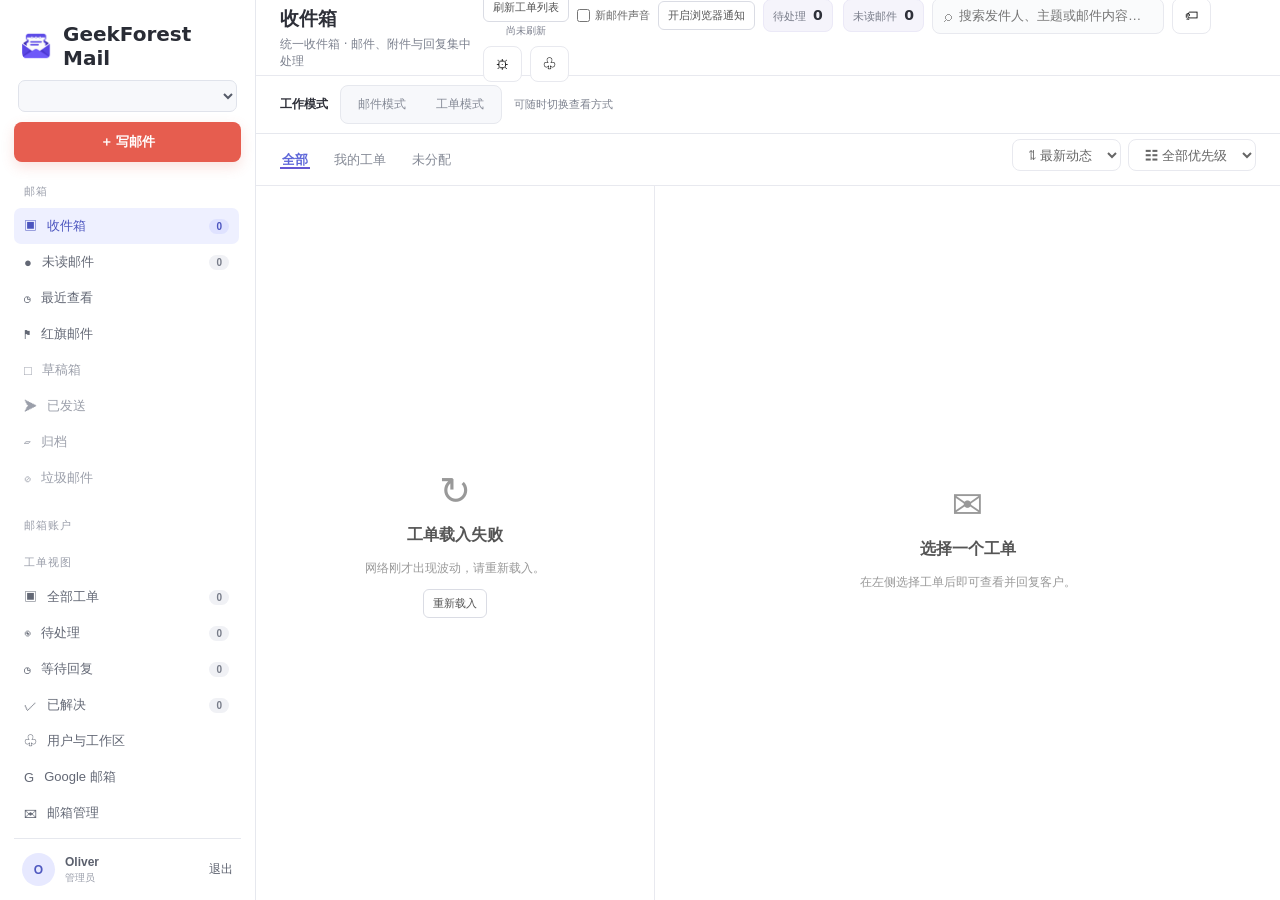
==== commit ab2a8571: "Speed up mail list and stabilize mail opening" ====
--- a/static/index.html
+++ b/static/index.html
@@ -68,7 +68,7 @@
   <dialog id="mailboxTagsDialog" class="settings-dialog tag-dialog"><form method="dialog"><div class="settings-head"><div><small>MAILBOX LABELS</small><h2>邮箱标签与汇总</h2></div><button value="cancel" class="dialog-close">×</button></div><div id="tagSummary" class="tag-summary"></div><div id="mailboxTagList" class="mailbox-tag-list"></div><div id="tagAiResult" class="tag-ai-result"></div></form></dialog>
   <dialog id="mailboxAdminDialog" class="settings-dialog mail-service-dialog"><div class="mail-service-shell"><div class="settings-head"><div><small>MAILBOX ADMIN</small><h2>邮箱管理</h2><p>统一查看所有邮箱、复制密码和 SMTP/IMAP 接入参数。</p></div><button type="button" class="dialog-close" id="closeMailboxAdmin">×</button></div><div id="mailboxAdminContent" class="mail-service-content"></div></div></dialog>
   <dialog id="mailServiceDialog" class="settings-dialog mail-service-dialog"><div class="mail-service-shell"><div class="settings-head"><div><small>MAIL2 ADMIN</small><h2>邮件、域名与邮箱设置</h2><p>统一管理 Mail2 邮件服务，并查看工单接入状态。</p></div><button type="button" class="dialog-close" id="closeMailService">×</button></div><div class="mail-service-toolbar"><div id="mailServiceHealth" class="service-health"></div><button type="button" class="tool-button" id="openAiFromSettings">AI 设置</button><button type="button" class="tool-button" id="syncMailService">同步 Mail2</button></div><div class="mail-service-tabs"><button type="button" class="active" data-mail-service-tab="mailboxes">邮箱</button><button type="button" data-mail-service-tab="domains">域名</button><button type="button" data-mail-service-tab="create-mailbox">新增邮箱</button><button type="button" data-mail-service-tab="create-domain">新增域名</button></div><div id="mailServiceContent" class="mail-service-content"></div></div></dialog>
-  <script src="/static/mail-refresh.js?v=20260915-1"></script><script src="/static/app.js?v=20261021-mode-switcher-3"></script>
+  <script src="/static/mail-refresh.js?v=20260915-1"></script><script src="/static/app.js?v=20261021-mail-list-lazy-1"></script>
   <script src="/static/mobile.js?v=20261015-1"></script>
   <script src="/static/feishu.js?v=20261015-1"></script><script src="/static/feishu-ui.js?v=20261015-1"></script>
 </body></html>
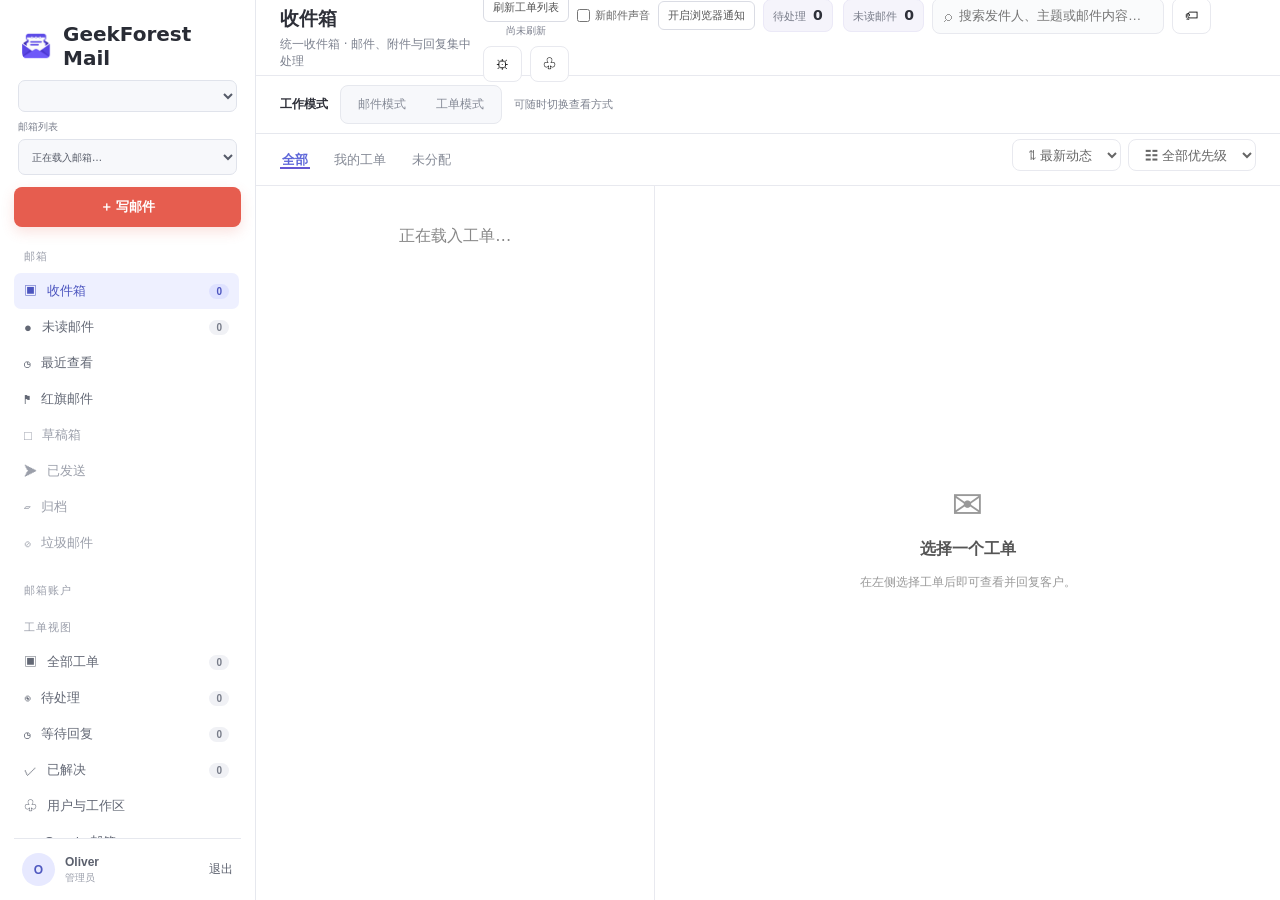
==== commit af429b08: "Add mailbox quick switcher" ====
--- a/static/index.html
+++ b/static/index.html
@@ -12,7 +12,7 @@
   <div id="mobileBackdrop" class="mobile-backdrop" hidden></div>
   <aside class="sidebar" id="mainNavigation" aria-label="企业邮箱导航">
     <button type="button" id="mobileClose" class="mobile-close" aria-label="关闭导航">× 关闭导航</button>
-    <div class="brand"><img class="brand-mark" src="/static/ticket-logo.png" alt=""><span>GeekForest Mail</span></div><select id="workspaceSwitcher" class="workspace-switcher" aria-label="当前工作区"></select>
+    <div class="brand"><img class="brand-mark" src="/static/ticket-logo.png" alt=""><span>GeekForest Mail</span></div><select id="workspaceSwitcher" class="workspace-switcher" aria-label="当前工作区"></select><label class="mailbox-quick-switcher" for="mailboxQuickSwitcher"><span>邮箱列表</span><select id="mailboxQuickSwitcher" aria-label="选择邮箱"><option value="">正在载入邮箱…</option></select></label>
     <button class="compose" id="composeButton" type="button">＋ 写邮件</button>
     <nav>
       <p class="nav-title">邮箱</p>
@@ -68,7 +68,7 @@
   <dialog id="mailboxTagsDialog" class="settings-dialog tag-dialog"><form method="dialog"><div class="settings-head"><div><small>MAILBOX LABELS</small><h2>邮箱标签与汇总</h2></div><button value="cancel" class="dialog-close">×</button></div><div id="tagSummary" class="tag-summary"></div><div id="mailboxTagList" class="mailbox-tag-list"></div><div id="tagAiResult" class="tag-ai-result"></div></form></dialog>
   <dialog id="mailboxAdminDialog" class="settings-dialog mail-service-dialog"><div class="mail-service-shell"><div class="settings-head"><div><small>MAILBOX ADMIN</small><h2>邮箱管理</h2><p>统一查看所有邮箱、复制密码和 SMTP/IMAP 接入参数。</p></div><button type="button" class="dialog-close" id="closeMailboxAdmin">×</button></div><div id="mailboxAdminContent" class="mail-service-content"></div></div></dialog>
   <dialog id="mailServiceDialog" class="settings-dialog mail-service-dialog"><div class="mail-service-shell"><div class="settings-head"><div><small>MAIL2 ADMIN</small><h2>邮件、域名与邮箱设置</h2><p>统一管理 Mail2 邮件服务，并查看工单接入状态。</p></div><button type="button" class="dialog-close" id="closeMailService">×</button></div><div class="mail-service-toolbar"><div id="mailServiceHealth" class="service-health"></div><button type="button" class="tool-button" id="openAiFromSettings">AI 设置</button><button type="button" class="tool-button" id="syncMailService">同步 Mail2</button></div><div class="mail-service-tabs"><button type="button" class="active" data-mail-service-tab="mailboxes">邮箱</button><button type="button" data-mail-service-tab="domains">域名</button><button type="button" data-mail-service-tab="create-mailbox">新增邮箱</button><button type="button" data-mail-service-tab="create-domain">新增域名</button></div><div id="mailServiceContent" class="mail-service-content"></div></div></dialog>
-  <script src="/static/mail-refresh.js?v=20260915-1"></script><script src="/static/app.js?v=20261021-mail-list-lazy-1"></script>
+  <script src="/static/mail-refresh.js?v=20260915-1"></script><script src="/static/app.js?v=20261021-mailbox-switcher-1"></script>
   <script src="/static/mobile.js?v=20261015-1"></script>
   <script src="/static/feishu.js?v=20261015-1"></script><script src="/static/feishu-ui.js?v=20261015-1"></script>
 </body></html>
--- a/static/mail-client.css
+++ b/static/mail-client.css
@@ -13,6 +13,9 @@
 .brand { color: #292c35; padding-bottom: 20px; }
 .brand-mark { border-radius: 8px; background: linear-gradient(140deg, #6d76e8, #4c56be); }
 .workspace-switcher { background: #f7f8fb; border-color: #e0e3eb; color: #565b68; }
+.mailbox-quick-switcher { display: grid; gap: 5px; margin: -2px 4px 12px; color: var(--mail-muted); font-size: 10px; }
+.mailbox-quick-switcher select { width: 100%; min-width: 0; height: 36px; padding: 0 9px; border: 1px solid #e0e3eb; border-radius: 7px; background: #f7f8fb; color: #565b68; font: inherit; }
+.mailbox-quick-switcher select:disabled { opacity: .65; cursor: wait; }
 .compose { background: #e65d4f; box-shadow: 0 5px 13px rgba(230, 93, 79, .18); }
 .nav-title { color: #9a9eaa; margin-top: 22px; }
 .nav-item { color: #636875; }
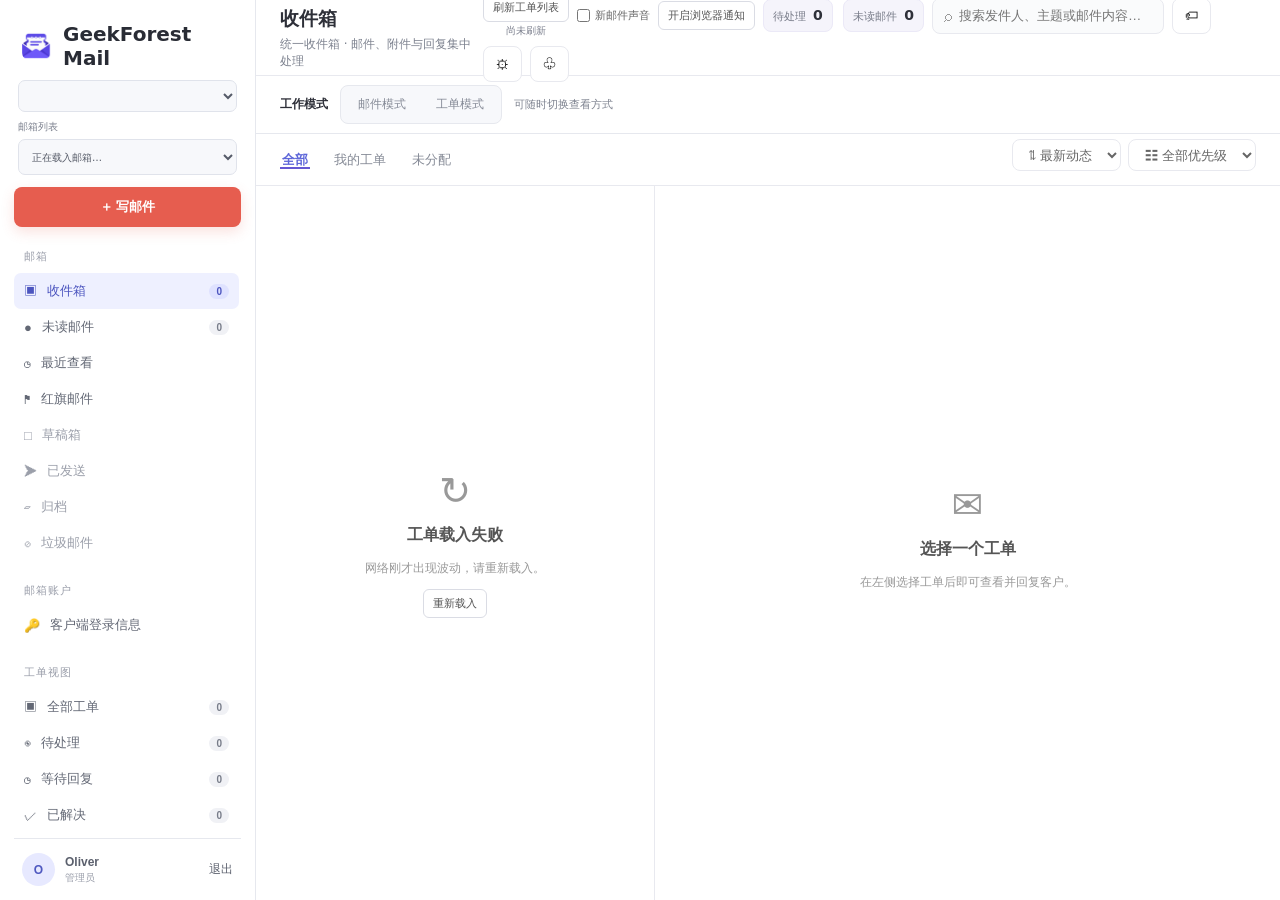
==== commit 4f817572: "Add mailbox client login details" ====
--- a/static/index.html
+++ b/static/index.html
@@ -5,7 +5,7 @@
   <title>GeekForest Mail · 企业邮件</title><link rel="icon" href="/static/favicon.ico"><link rel="apple-touch-icon" href="/static/apple-touch-icon.png"><link rel="stylesheet" href="/static/styles.css"><link rel="stylesheet" href="/static/overrides.css?v=20261021-mail-client-1"><link rel="stylesheet" href="/static/settings.css?v=20260831-mail-domain-status-1"><link rel="stylesheet" href="/static/scrollfix.css"><link rel="stylesheet" href="/static/workspaces.css?v=20260831-workspace-create-1"><link rel="stylesheet" href="/static/tags.css"><link rel="stylesheet" href="/static/branding.css?v=20260830-ticket-labels-1"><link rel="stylesheet" href="/static/label-picker.css?v=20260830-2"><link rel="stylesheet" href="/static/translate-button.css?v=20260828-14">
   <link rel="stylesheet" href="/static/mobile.css?v=20261015-1">
   <link rel="stylesheet" href="/static/feishu.css?v=20261015-1">
-  <link rel="stylesheet" href="/static/mail-client.css?v=20261021-mail-client-2">
+  <link rel="stylesheet" href="/static/mail-client.css?v=20261021-mail-client-3">
 </head>
 <body>
   <div class="mobile-bar" id="mobileBar"><button type="button" id="mobileMenu" aria-controls="mainNavigation" aria-expanded="false">☰ 导航</button><button type="button" id="mobileBack" hidden>← 返回列表</button><button type="button" id="mobileResume" hidden>继续编辑 →</button></div>
@@ -24,7 +24,7 @@
       <button class="nav-item mail-folder-placeholder" data-mail-unavailable="sent"><span>➤</span>已发送</button>
       <button class="nav-item mail-folder-placeholder" data-mail-unavailable="archive"><span>▱</span>归档</button>
       <button class="nav-item mail-folder-placeholder" data-mail-unavailable="spam"><span>⊘</span>垃圾邮件</button>
-      <p class="nav-title mailbox-title">邮箱账户</p><div id="mailboxNav"></div>
+      <p class="nav-title mailbox-title">邮箱账户</p><div id="mailboxNav"></div><button class="nav-item" id="mailboxClientConfigNav" type="button" hidden title="查看当前邮箱客户端登录信息"><span>🔑</span>客户端登录信息</button>
       <p class="nav-title">工单视图</p>
       <button class="nav-item workflow-nav" data-status="all"><span>▣</span>全部工单 <b id="allTicketCount">0</b></button>
       <button class="nav-item workflow-nav" data-status="open"><span>◉</span>待处理 <b id="openCount">0</b></button>
@@ -67,8 +67,9 @@
   <dialog id="googleMailboxDialog" class="settings-dialog"><form method="dialog"><div class="settings-head"><div><small>GOOGLE MAILBOX</small><h2>Google 邮箱管理</h2></div><button value="cancel" class="dialog-close">×</button></div><div id="googleMailboxList" class="user-list"></div><h3>新增或更新邮箱</h3><label>项目代号<input id="googleProjectCode" maxlength="120" placeholder="例如 G001"></label><label>Google 邮箱<input id="googleMailboxEmail" type="email" autocomplete="off" placeholder="name@gmail.com"></label><label>16 位应用专用密码<input id="googleAppPassword" type="password" autocomplete="new-password" maxlength="32" placeholder="更新时留空即保留原密码"><small>可含 Google 显示的空格，系统会自动去除。</small></label><label>邮箱标签<input id="googleMailboxTag" list="googleTagSuggestions" maxlength="40" placeholder="例如 产品邮箱"><datalist id="googleTagSuggestions"></datalist></label><div id="googleMailboxStatus" class="settings-status"></div><div class="settings-actions"><button type="button" id="saveGoogleMailbox" class="send">保存邮箱</button></div></form></dialog>
   <dialog id="mailboxTagsDialog" class="settings-dialog tag-dialog"><form method="dialog"><div class="settings-head"><div><small>MAILBOX LABELS</small><h2>邮箱标签与汇总</h2></div><button value="cancel" class="dialog-close">×</button></div><div id="tagSummary" class="tag-summary"></div><div id="mailboxTagList" class="mailbox-tag-list"></div><div id="tagAiResult" class="tag-ai-result"></div></form></dialog>
   <dialog id="mailboxAdminDialog" class="settings-dialog mail-service-dialog"><div class="mail-service-shell"><div class="settings-head"><div><small>MAILBOX ADMIN</small><h2>邮箱管理</h2><p>统一查看所有邮箱、复制密码和 SMTP/IMAP 接入参数。</p></div><button type="button" class="dialog-close" id="closeMailboxAdmin">×</button></div><div id="mailboxAdminContent" class="mail-service-content"></div></div></dialog>
+  <dialog id="mailboxClientConfigDialog" class="settings-dialog mailbox-client-config-dialog"><div class="mail-service-shell"><div class="settings-head"><div><small>MAIL CLIENT</small><h2>客户端登录信息</h2><p id="mailboxClientConfigSubtitle">可用于 Outlook、Foxmail、Apple Mail 等客户端。</p></div><button type="button" class="dialog-close" id="closeMailboxClientConfig" aria-label="关闭客户端登录信息">×</button></div><div id="mailboxClientConfigContent" class="mail-service-content"></div></div></dialog>
   <dialog id="mailServiceDialog" class="settings-dialog mail-service-dialog"><div class="mail-service-shell"><div class="settings-head"><div><small>MAIL2 ADMIN</small><h2>邮件、域名与邮箱设置</h2><p>统一管理 Mail2 邮件服务，并查看工单接入状态。</p></div><button type="button" class="dialog-close" id="closeMailService">×</button></div><div class="mail-service-toolbar"><div id="mailServiceHealth" class="service-health"></div><button type="button" class="tool-button" id="openAiFromSettings">AI 设置</button><button type="button" class="tool-button" id="syncMailService">同步 Mail2</button></div><div class="mail-service-tabs"><button type="button" class="active" data-mail-service-tab="mailboxes">邮箱</button><button type="button" data-mail-service-tab="domains">域名</button><button type="button" data-mail-service-tab="create-mailbox">新增邮箱</button><button type="button" data-mail-service-tab="create-domain">新增域名</button></div><div id="mailServiceContent" class="mail-service-content"></div></div></dialog>
-  <script src="/static/mail-refresh.js?v=20260915-1"></script><script src="/static/app.js?v=20261021-mailbox-switcher-1"></script>
+  <script src="/static/mail-refresh.js?v=20260915-1"></script><script src="/static/app.js?v=20261021-mailbox-client-config-1"></script>
   <script src="/static/mobile.js?v=20261015-1"></script>
   <script src="/static/feishu.js?v=20261015-1"></script><script src="/static/feishu-ui.js?v=20261015-1"></script>
 </body></html>
--- a/static/settings.css
+++ b/static/settings.css
@@ -8,6 +8,7 @@
 .compose-ai-tools{display:flex;align-items:center;gap:8px;flex-wrap:wrap;margin:-2px 0 18px;padding:10px 0;border-top:1px solid #f0f1f3}.compose-ai-tools>span{font-size:11px;color:#7b7f8d;margin-right:3px}
 .compose-page{background:linear-gradient(180deg,#f7f8fc 0,#fff 220px)}.compose-page-head{max-width:980px;padding:8px 0 20px}.compose-page-head h2{font-size:30px;letter-spacing:-.02em}.compose-form{max-width:980px;padding:30px 34px;border-color:#e4e6ef;border-radius:16px;box-shadow:0 14px 40px #302b6712}.compose-form label{font-size:13px}.compose-form input,.compose-form select{height:48px;border-radius:10px;font-size:14px}.compose-form textarea{min-height:360px;border-radius:10px;font-size:14px;line-height:1.75}.compose-ai-tools{margin-top:4px;padding:14px 0;border-top:0;background:#f8f7ff;border-radius:10px;padding-left:12px}.compose-ai-tools .tool-button{border-color:#dfddf8;background:#fff;color:#5548bf}.compose-page-actions{margin-top:22px;padding-top:20px}.compose-page-actions .send{padding:11px 24px;font-size:14px}
 .attachment-picker{display:flex;gap:10px;align-items:flex-start;flex-wrap:wrap;margin:12px 0 14px;padding:12px;border:1px dashed #d7dbea;border-radius:12px;background:#fbfbfe}.picked-attachments{display:flex;gap:8px;flex-wrap:wrap;align-items:center;min-height:32px}.attachment-hint{font-size:12px;color:#858b98;line-height:32px}.picked-attachment,.attachment-link{border:1px solid #e0e3ec;background:#fff;border-radius:999px;padding:7px 10px;font-size:12px;color:#3f4452;text-decoration:none;cursor:pointer}.picked-attachment small,.attachment-link small{color:#8a909d;margin-left:4px}.message-attachments{display:flex;gap:8px;flex-wrap:wrap;margin-top:8px}.attachment-link:hover{border-color:#6558d3;color:#5548bf;background:#f8f7ff}.mailbox-admin-grid{display:grid;grid-template-columns:repeat(2,minmax(0,1fr));gap:12px}.mailbox-admin-card{display:grid;grid-template-columns:minmax(0,1fr) auto;gap:14px;align-items:center;border:1px solid #e4e6ec;border-radius:13px;background:#fff;padding:15px}.mailbox-admin-card h3{margin:0;font-size:15px;overflow:hidden;text-overflow:ellipsis}.mailbox-admin-card p{margin:5px 0;color:#747b89;font-size:12px}.mailbox-admin-card small{display:block;color:#8c93a0;font-size:11px;overflow:hidden;text-overflow:ellipsis}.mailbox-admin-actions{display:flex;gap:7px;flex-wrap:wrap;justify-content:flex-end}.mailbox-admin-actions .tool-button:disabled{opacity:.45;cursor:not-allowed}@media(max-width:900px){.mailbox-admin-grid,.mailbox-admin-card{grid-template-columns:1fr}.mailbox-admin-actions{justify-content:flex-start}}
+.mailbox-client-config-dialog{width:min(820px,calc(100vw - 28px));height:min(760px,calc(100vh - 28px));max-width:none;max-height:none}.client-config-head{display:flex;align-items:flex-start;justify-content:space-between;gap:18px;padding:4px 0 16px;border-bottom:1px solid #e7e9ef}.client-config-head h3{margin:0;font-size:18px;overflow-wrap:anywhere}.client-config-head p{margin:6px 0 0;color:#7b7f8d;font-size:12px}.client-config-head .send{white-space:nowrap}.client-config-notice{margin:16px 0;padding:11px 13px;border:1px solid #d9e9e3;border-radius:9px;background:#f3faf7;color:#26735c;font-size:12px;line-height:1.6}.client-config-section{margin:18px 0 0}.client-config-section h3{margin:0 0 9px;font-size:13px;color:#3e4350}.client-config-fields{display:grid;grid-template-columns:repeat(2,minmax(0,1fr));gap:9px}.client-config-field{display:grid;grid-template-columns:74px minmax(0,1fr) auto;align-items:center;gap:9px;min-height:48px;padding:9px 10px;border:1px solid #e4e6ec;border-radius:9px;background:#fff}.client-config-field>span{font-size:11px;color:#858b98}.client-config-field>strong{min-width:0;overflow-wrap:anywhere;font-size:12px;color:#363b47}.client-config-field .tool-button{padding:6px 9px;font-size:11px;white-space:nowrap}.client-config-secret{display:flex;min-width:0;gap:6px}.client-config-secret input{width:100%;height:32px;margin:0;border:1px solid #d9dce4;border-radius:7px;padding:0 8px;font:12px inherit;min-width:0}.client-config-secret .tool-button{flex:none}.client-config-password{grid-template-columns:74px minmax(0,1fr) auto}@media(max-width:650px){.mailbox-client-config-dialog{width:100vw;height:100vh;border-radius:0}.client-config-head{display:block}.client-config-head .send{margin-top:12px}.client-config-fields{grid-template-columns:1fr}.client-config-field{grid-template-columns:66px minmax(0,1fr) auto}.client-config-password{grid-template-columns:66px minmax(0,1fr) auto}}
 .no-reply-button{border-color:#e7dbc2!important;background:#fff8ea!important;color:#8a5a10!important}
 
 .telegram-dialog{width:min(560px,calc(100vw - 32px))}.telegram-dialog .settings-head p{margin:5px 0 0;color:#7b7f8d;font-size:12px}.settings-check{display:flex!important;align-items:center;gap:9px}.settings-check input{width:auto!important;height:auto!important;margin:0!important}
--- a/static/mail-client.css
+++ b/static/mail-client.css
@@ -16,6 +16,8 @@
 .mailbox-quick-switcher { display: grid; gap: 5px; margin: -2px 4px 12px; color: var(--mail-muted); font-size: 10px; }
 .mailbox-quick-switcher select { width: 100%; min-width: 0; height: 36px; padding: 0 9px; border: 1px solid #e0e3eb; border-radius: 7px; background: #f7f8fb; color: #565b68; font: inherit; }
 .mailbox-quick-switcher select:disabled { opacity: .65; cursor: wait; }
+.mail-list-more { display: grid; justify-items: center; gap: 6px; padding: 16px 12px 22px; border-top: 1px solid var(--mail-line); background: #fff; }
+.mail-list-more small { color: var(--mail-muted); font-size: 11px; }
 .compose { background: #e65d4f; box-shadow: 0 5px 13px rgba(230, 93, 79, .18); }
 .nav-title { color: #9a9eaa; margin-top: 22px; }
 .nav-item { color: #636875; }
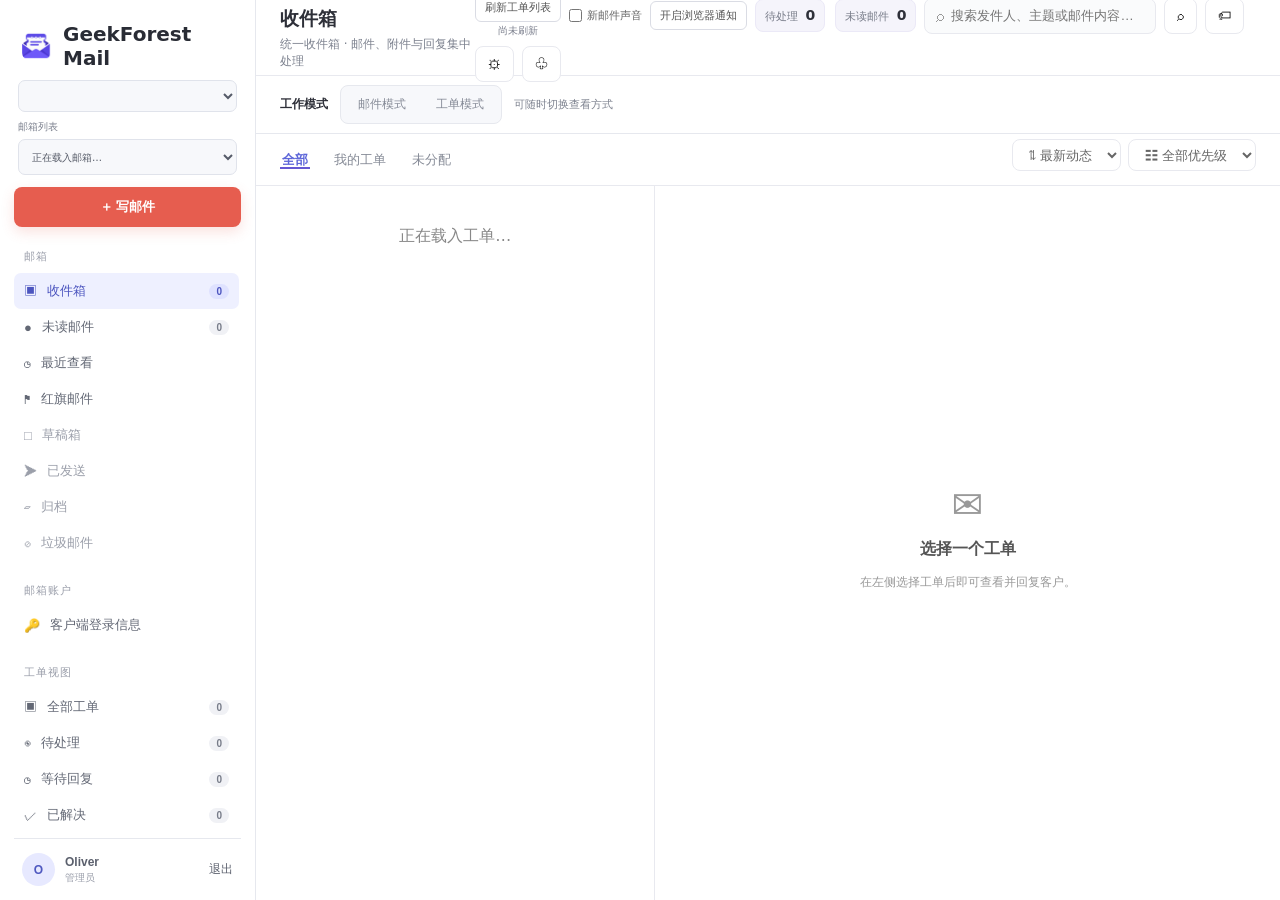
==== commit b6e9aeab: "Add mailbox search and DNS status settings" ====
--- a/static/index.html
+++ b/static/index.html
@@ -2,7 +2,7 @@
 <html lang="zh-CN">
 <head>
   <meta charset="utf-8"><meta name="viewport" content="width=device-width,initial-scale=1,viewport-fit=cover">
-  <title>GeekForest Mail · 企业邮件</title><link rel="icon" href="/static/favicon.ico"><link rel="apple-touch-icon" href="/static/apple-touch-icon.png"><link rel="stylesheet" href="/static/styles.css"><link rel="stylesheet" href="/static/overrides.css?v=20261021-mail-client-1"><link rel="stylesheet" href="/static/settings.css?v=20260831-mail-domain-status-1"><link rel="stylesheet" href="/static/scrollfix.css"><link rel="stylesheet" href="/static/workspaces.css?v=20260831-workspace-create-1"><link rel="stylesheet" href="/static/tags.css"><link rel="stylesheet" href="/static/branding.css?v=20260830-ticket-labels-1"><link rel="stylesheet" href="/static/label-picker.css?v=20260830-2"><link rel="stylesheet" href="/static/translate-button.css?v=20260828-14">
+  <title>GeekForest Mail · 企业邮件</title><link rel="icon" href="/static/favicon.ico"><link rel="apple-touch-icon" href="/static/apple-touch-icon.png"><link rel="stylesheet" href="/static/styles.css"><link rel="stylesheet" href="/static/overrides.css?v=20261021-mail-client-1"><link rel="stylesheet" href="/static/settings.css?v=20261111-mailbox-settings-1"><link rel="stylesheet" href="/static/scrollfix.css"><link rel="stylesheet" href="/static/workspaces.css?v=20260831-workspace-create-1"><link rel="stylesheet" href="/static/tags.css"><link rel="stylesheet" href="/static/branding.css?v=20260830-ticket-labels-1"><link rel="stylesheet" href="/static/label-picker.css?v=20260830-2"><link rel="stylesheet" href="/static/translate-button.css?v=20260828-14">
   <link rel="stylesheet" href="/static/mobile.css?v=20261015-1">
   <link rel="stylesheet" href="/static/feishu.css?v=20261015-1">
   <link rel="stylesheet" href="/static/mail-client.css?v=20261021-mail-client-3">
@@ -41,7 +41,7 @@
     <button class="profile" id="logoutButton" title="退出登录"><div class="avatar" id="profileAvatar">O</div><div><strong id="profileName">Oliver</strong><small id="profileRole">管理员</small></div><span>退出</span></button>
   </aside>
   <main>
-    <header><div><h1>收件箱</h1><p>统一收件箱 · 邮件、附件与回复集中处理</p></div><div class="header-actions"><div class="refresh-tools"><button class="tool-button" id="refreshTickets" type="button">刷新工单列表</button><small id="refreshStatus" role="status">尚未刷新</small></div><label class="alert-toggle"><input id="mailSoundToggle" type="checkbox"> 新邮件声音</label><button class="tool-button" id="notificationPermission" type="button">开启浏览器通知</button><div class="mail-metrics"><span>待处理 <b id="unprocessedMetric">0</b></span><span>未读邮件 <b id="unreadMetric">0</b></span></div><label class="search">⌕ <input id="search" placeholder="搜索发件人、主题或邮件内容…"></label><button class="icon-btn" id="mailboxTagsButton" title="邮箱标签管理">🏷</button><button class="icon-btn" id="aiSettingsButton" title="AI 设置">⚙</button><button class="icon-btn" id="userAdminButton" title="账户管理">♧</button></div></header>
+    <header><div><h1>收件箱</h1><p>统一收件箱 · 邮件、附件与回复集中处理</p></div><div class="header-actions"><div class="refresh-tools"><button class="tool-button" id="refreshTickets" type="button">刷新工单列表</button><small id="refreshStatus" role="status">尚未刷新</small></div><label class="alert-toggle"><input id="mailSoundToggle" type="checkbox"> 新邮件声音</label><button class="tool-button" id="notificationPermission" type="button">开启浏览器通知</button><div class="mail-metrics"><span>待处理 <b id="unprocessedMetric">0</b></span><span>未读邮件 <b id="unreadMetric">0</b></span></div><label class="search">⌕ <input id="search" placeholder="搜索发件人、主题或邮件内容…"></label><div class="mailbox-top-tools" id="mailboxTopTools" hidden><span class="mailbox-state-pill unknown" id="mailboxDnsStatus">DNS 检查中</span><span class="mailbox-state-pill unknown" id="mailboxMxStatus">MX 检查中</span><button class="icon-btn" id="mailboxSettingsButton" type="button" title="当前邮箱的 DNS 与 MX 设置" aria-label="当前邮箱的 DNS 与 MX 设置">⚙</button></div><button class="icon-btn" id="mailboxSearchButton" type="button" title="搜索邮箱" aria-label="搜索邮箱">⌕</button><button class="icon-btn" id="mailboxTagsButton" title="邮箱标签管理">🏷</button><button class="icon-btn" id="aiSettingsButton" title="AI 设置">⚙</button><button class="icon-btn" id="userAdminButton" title="账户管理">♧</button></div></header>
     <div class="mode-bar" aria-label="工作模式"><span class="mode-bar-label">工作模式</span><div class="display-mode-switcher" id="displayModeSwitcher" aria-label="选择工作模式"><button type="button" data-display-mode="mail">邮件模式</button><button type="button" data-display-mode="ticket">工单模式</button></div><span class="mode-bar-hint">可随时切换查看方式</span></div>
     <section class="toolbar"><div class="tabs"><button class="selected" data-view="all">全部</button><button data-view="mine">我的工单</button><button data-view="unassigned">未分配</button></div><div class="category-chips" id="categoryChips" aria-label="AI 标签"></div><div><select class="filter" id="sortFilter" aria-label="排序"><option value="latest">⇅ 最新动态</option><option value="oldest">⇅ 最早动态</option><option value="priority">↑ 优先级</option></select><select class="filter" id="priorityFilter" aria-label="优先级筛选"><option value="all">☷ 全部优先级</option><option value="urgent">紧急</option><option value="high">高优先级</option><option value="normal">普通</option></select></div></section>
     <section class="workspace">
@@ -69,7 +69,9 @@
   <dialog id="mailboxAdminDialog" class="settings-dialog mail-service-dialog"><div class="mail-service-shell"><div class="settings-head"><div><small>MAILBOX ADMIN</small><h2>邮箱管理</h2><p>统一查看所有邮箱、复制密码和 SMTP/IMAP 接入参数。</p></div><button type="button" class="dialog-close" id="closeMailboxAdmin">×</button></div><div id="mailboxAdminContent" class="mail-service-content"></div></div></dialog>
   <dialog id="mailboxClientConfigDialog" class="settings-dialog mailbox-client-config-dialog"><div class="mail-service-shell"><div class="settings-head"><div><small>MAIL CLIENT</small><h2>客户端登录信息</h2><p id="mailboxClientConfigSubtitle">可用于 Outlook、Foxmail、Apple Mail 等客户端。</p></div><button type="button" class="dialog-close" id="closeMailboxClientConfig" aria-label="关闭客户端登录信息">×</button></div><div id="mailboxClientConfigContent" class="mail-service-content"></div></div></dialog>
   <dialog id="mailServiceDialog" class="settings-dialog mail-service-dialog"><div class="mail-service-shell"><div class="settings-head"><div><small>MAIL2 ADMIN</small><h2>邮件、域名与邮箱设置</h2><p>统一管理 Mail2 邮件服务，并查看工单接入状态。</p></div><button type="button" class="dialog-close" id="closeMailService">×</button></div><div class="mail-service-toolbar"><div id="mailServiceHealth" class="service-health"></div><button type="button" class="tool-button" id="openAiFromSettings">AI 设置</button><button type="button" class="tool-button" id="syncMailService">同步 Mail2</button></div><div class="mail-service-tabs"><button type="button" class="active" data-mail-service-tab="mailboxes">邮箱</button><button type="button" data-mail-service-tab="domains">域名</button><button type="button" data-mail-service-tab="create-mailbox">新增邮箱</button><button type="button" data-mail-service-tab="create-domain">新增域名</button></div><div id="mailServiceContent" class="mail-service-content"></div></div></dialog>
-  <script src="/static/mail-refresh.js?v=20260915-1"></script><script src="/static/app.js?v=20261021-mailbox-client-config-1"></script>
+  <dialog id="mailboxSearchDialog" class="settings-dialog mailbox-search-dialog" aria-labelledby="mailboxSearchTitle"><div class="mail-service-shell"><div class="settings-head"><div><small>MAILBOX LOOKUP</small><h2 id="mailboxSearchTitle">搜索邮箱</h2><p>仅搜索当前工作区且你有权访问的邮箱。</p></div><button type="button" class="dialog-close" id="closeMailboxSearch" aria-label="关闭邮箱搜索">×</button></div><label class="mailbox-search-field">邮箱地址、名称或标签<input id="mailboxSearchInput" type="search" autocomplete="off" placeholder="例如 ticket_d001@domain.com"></label><div id="mailboxSearchResults" class="mailbox-search-results"></div></div></dialog>
+  <dialog id="mailboxSettingsDialog" class="settings-dialog mailbox-settings-dialog" aria-labelledby="mailboxSettingsTitle"><div class="mail-service-shell"><div class="settings-head"><div><small>MAILBOX & DNS</small><h2 id="mailboxSettingsTitle">邮箱设置</h2><p id="mailboxSettingsSubtitle">查看邮箱接入、DNS 与 MX 状态。</p></div><div class="mailbox-settings-head-actions"><span class="mailbox-state-pill unknown" id="mailboxSettingsDnsPill">DNS 检查中</span><span class="mailbox-state-pill unknown" id="mailboxSettingsMxPill">MX 检查中</span><button type="button" class="dialog-close" id="closeMailboxSettings" aria-label="关闭邮箱设置">×</button></div></div><div id="mailboxSettingsContent" class="mail-service-content mailbox-settings-content"><div class="mail-service-empty"><b>正在查询邮箱设置…</b>请稍候。</div></div><div class="settings-actions mailbox-settings-actions"><small id="mailboxSettingsCheckedAt"></small><button type="button" class="tool-button" id="refreshMailboxSettings">重新检测 DNS</button></div></div></dialog>
+  <script src="/static/mail-refresh.js?v=20260915-1"></script><script src="/static/mailbox-tools.js?v=20261111-mailbox-settings-1"></script><script src="/static/app.js?v=20261111-mailbox-settings-1"></script>
   <script src="/static/mobile.js?v=20261015-1"></script>
   <script src="/static/feishu.js?v=20261015-1"></script><script src="/static/feishu-ui.js?v=20261015-1"></script>
 </body></html>
--- a/static/settings.css
+++ b/static/settings.css
@@ -12,3 +12,5 @@
 .no-reply-button{border-color:#e7dbc2!important;background:#fff8ea!important;color:#8a5a10!important}
 
 .telegram-dialog{width:min(560px,calc(100vw - 32px))}.telegram-dialog .settings-head p{margin:5px 0 0;color:#7b7f8d;font-size:12px}.settings-check{display:flex!important;align-items:center;gap:9px}.settings-check input{width:auto!important;height:auto!important;margin:0!important}
+
+.mailbox-top-tools{display:flex;align-items:center;gap:6px}.mailbox-top-tools[hidden]{display:none!important}.mailbox-state-pill{display:inline-flex;align-items:center;min-height:26px;padding:4px 8px;border:1px solid #e3e6eb;border-radius:999px;background:#f6f7f9;color:#6d7380;font-size:10px;font-weight:700;white-space:nowrap}.mailbox-state-pill.ready{border-color:#c7e5d9;background:#f0f9f5;color:#187358}.mailbox-state-pill.pending{border-color:#ead8ae;background:#fff8eb;color:#94611a}.mailbox-state-pill.unknown{color:#747b89}.mailbox-search-dialog{width:min(620px,calc(100vw - 28px));max-width:none;max-height:min(760px,calc(100vh - 28px))}.mailbox-search-field{display:grid;gap:7px;margin:18px 0 12px;color:#686e7b;font-size:12px}.mailbox-search-field input{height:42px;border:1px solid #dfe2e8;border-radius:8px;padding:0 12px;font:inherit;color:#292d36}.mailbox-search-results{display:grid;gap:7px;max-height:min(55vh,490px);overflow:auto}.mailbox-search-result{display:flex;align-items:center;justify-content:space-between;gap:12px;padding:11px 12px;border:1px solid #e7e9ee;border-radius:8px;background:#fff;min-width:0}.mailbox-search-result-main{display:grid;min-width:0;gap:4px}.mailbox-search-result-main b{overflow-wrap:anywhere;font-size:12px}.mailbox-search-result-main small{color:#858b98;font-size:10px;overflow-wrap:anywhere}.mailbox-search-result-actions{display:flex;flex:none;gap:6px}.mailbox-search-result-actions .tool-button{padding:7px 9px;font-size:11px}.mailbox-settings-dialog{width:min(900px,calc(100vw - 28px));max-width:none;max-height:calc(100vh - 28px)}.mailbox-settings-dialog .mail-service-shell{max-height:calc(100vh - 60px);overflow:auto}.mailbox-settings-head-actions{display:flex;align-items:center;gap:6px}.mailbox-settings-head-actions .dialog-close{flex:none}.mailbox-settings-content{overflow:visible}.mailbox-settings-overview{display:grid;grid-template-columns:repeat(3,minmax(0,1fr));gap:8px;margin:4px 0 14px}.mailbox-settings-overview>section{display:grid;gap:5px;min-width:0;padding:11px;border:1px solid #e5e7ec;border-radius:8px;background:#fafbfc}.mailbox-settings-overview span{font-size:10px;color:#858b98}.mailbox-settings-overview b{overflow-wrap:anywhere;font-size:12px}.mailbox-settings-overview small{overflow-wrap:anywhere;font-size:10px;color:#858b98}.mailbox-settings-overview .text-ready{color:#187358}.mailbox-settings-overview .text-pending{color:#a17029}.mailbox-dns-records{display:grid;grid-template-columns:repeat(2,minmax(0,1fr));gap:8px}.mailbox-dns-record{display:grid;align-content:start;gap:6px;min-width:0;padding:11px;border:1px solid #e5e7ec;border-radius:8px;background:#fff}.mailbox-dns-record h3,.mailbox-settings-checks h3{margin:0;font-size:11px;color:#545a67}.mailbox-dns-record code{display:block;max-width:100%;padding:6px 7px;border-radius:5px;background:#f6f7f9;color:#414652;font:10px/1.5 ui-monospace,SFMono-Regular,Menlo,monospace;overflow-wrap:anywhere;white-space:pre-wrap}.mailbox-dns-record>small{font-size:10px;color:#858b98}.mailbox-settings-checks{margin-top:14px}.mailbox-settings-checks h3{margin-bottom:8px}.mailbox-settings-actions{position:sticky;bottom:0;background:#fff;padding:10px 0 0}.mailbox-settings-actions .tool-button{min-height:38px}@media(max-width:750px){.mailbox-top-tools{flex-wrap:wrap}.mailbox-settings-dialog{width:calc(100vw - 16px);max-height:calc(100dvh - 16px)}.mailbox-settings-dialog .mail-service-shell{max-height:calc(100dvh - 38px)}.mailbox-settings-overview{grid-template-columns:1fr}.mailbox-settings-head-actions{flex-wrap:wrap;justify-content:flex-end}.mailbox-dns-records{grid-template-columns:1fr}}@media(max-width:560px){.mailbox-search-result{align-items:flex-start;flex-direction:column}.mailbox-search-result-actions{width:100%}.mailbox-search-result-actions .tool-button{min-height:40px;flex:1}.mailbox-state-pill{font-size:9px;padding-inline:6px}.mailbox-settings-head-actions{gap:4px}}
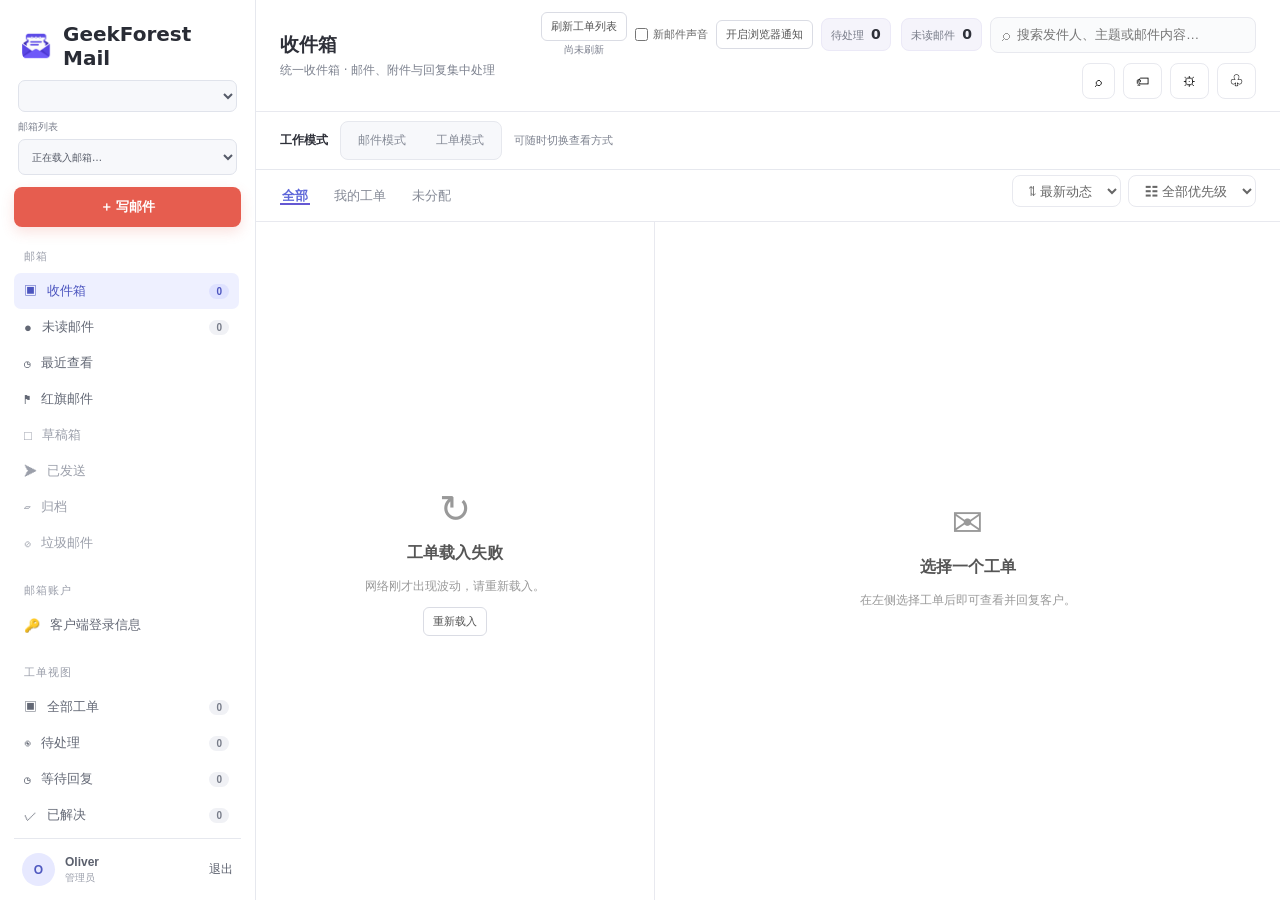
==== commit 5f9646fc: "Improve ticket inbox header and settings layout" ====
--- a/static/index.html
+++ b/static/index.html
@@ -2,7 +2,7 @@
 <html lang="zh-CN">
 <head>
   <meta charset="utf-8"><meta name="viewport" content="width=device-width,initial-scale=1,viewport-fit=cover">
-  <title>GeekForest Mail · 企业邮件</title><link rel="icon" href="/static/favicon.ico"><link rel="apple-touch-icon" href="/static/apple-touch-icon.png"><link rel="stylesheet" href="/static/styles.css"><link rel="stylesheet" href="/static/overrides.css?v=20261021-mail-client-1"><link rel="stylesheet" href="/static/settings.css?v=20261111-mailbox-settings-1"><link rel="stylesheet" href="/static/scrollfix.css"><link rel="stylesheet" href="/static/workspaces.css?v=20260831-workspace-create-1"><link rel="stylesheet" href="/static/tags.css"><link rel="stylesheet" href="/static/branding.css?v=20260830-ticket-labels-1"><link rel="stylesheet" href="/static/label-picker.css?v=20260830-2"><link rel="stylesheet" href="/static/translate-button.css?v=20260828-14">
+  <title>GeekForest Mail · 企业邮件</title><link rel="icon" href="/static/favicon.ico"><link rel="apple-touch-icon" href="/static/apple-touch-icon.png"><link rel="stylesheet" href="/static/styles.css"><link rel="stylesheet" href="/static/overrides.css?v=20261021-mail-client-1"><link rel="stylesheet" href="/static/settings.css?v=20261111-mailbox-layout-1"><link rel="stylesheet" href="/static/scrollfix.css"><link rel="stylesheet" href="/static/workspaces.css?v=20260831-workspace-create-1"><link rel="stylesheet" href="/static/tags.css"><link rel="stylesheet" href="/static/branding.css?v=20260830-ticket-labels-1"><link rel="stylesheet" href="/static/label-picker.css?v=20260830-2"><link rel="stylesheet" href="/static/translate-button.css?v=20260828-14">
   <link rel="stylesheet" href="/static/mobile.css?v=20261015-1">
   <link rel="stylesheet" href="/static/feishu.css?v=20261015-1">
   <link rel="stylesheet" href="/static/mail-client.css?v=20261021-mail-client-3">
@@ -41,7 +41,7 @@
     <button class="profile" id="logoutButton" title="退出登录"><div class="avatar" id="profileAvatar">O</div><div><strong id="profileName">Oliver</strong><small id="profileRole">管理员</small></div><span>退出</span></button>
   </aside>
   <main>
-    <header><div><h1>收件箱</h1><p>统一收件箱 · 邮件、附件与回复集中处理</p></div><div class="header-actions"><div class="refresh-tools"><button class="tool-button" id="refreshTickets" type="button">刷新工单列表</button><small id="refreshStatus" role="status">尚未刷新</small></div><label class="alert-toggle"><input id="mailSoundToggle" type="checkbox"> 新邮件声音</label><button class="tool-button" id="notificationPermission" type="button">开启浏览器通知</button><div class="mail-metrics"><span>待处理 <b id="unprocessedMetric">0</b></span><span>未读邮件 <b id="unreadMetric">0</b></span></div><label class="search">⌕ <input id="search" placeholder="搜索发件人、主题或邮件内容…"></label><div class="mailbox-top-tools" id="mailboxTopTools" hidden><span class="mailbox-state-pill unknown" id="mailboxDnsStatus">DNS 检查中</span><span class="mailbox-state-pill unknown" id="mailboxMxStatus">MX 检查中</span><button class="icon-btn" id="mailboxSettingsButton" type="button" title="当前邮箱的 DNS 与 MX 设置" aria-label="当前邮箱的 DNS 与 MX 设置">⚙</button></div><button class="icon-btn" id="mailboxSearchButton" type="button" title="搜索邮箱" aria-label="搜索邮箱">⌕</button><button class="icon-btn" id="mailboxTagsButton" title="邮箱标签管理">🏷</button><button class="icon-btn" id="aiSettingsButton" title="AI 设置">⚙</button><button class="icon-btn" id="userAdminButton" title="账户管理">♧</button></div></header>
+    <header><div class="header-title"><h1>收件箱</h1><p>统一收件箱 · 邮件、附件与回复集中处理</p></div><div class="header-actions"><div class="header-work-actions"><div class="refresh-tools"><button class="tool-button" id="refreshTickets" type="button">刷新工单列表</button><small id="refreshStatus" role="status">尚未刷新</small></div><label class="alert-toggle"><input id="mailSoundToggle" type="checkbox"> 新邮件声音</label><button class="tool-button" id="notificationPermission" type="button">开启浏览器通知</button><div class="mail-metrics"><span>待处理 <b id="unprocessedMetric">0</b></span><span>未读邮件 <b id="unreadMetric">0</b></span></div><label class="search">⌕ <input id="search" placeholder="搜索发件人、主题或邮件内容…"></label></div><div class="header-utility-actions"><div class="mailbox-top-tools" id="mailboxTopTools" hidden><span class="mailbox-state-pill unknown" id="mailboxDnsStatus">DNS 检查中</span><span class="mailbox-state-pill unknown" id="mailboxMxStatus">MX 检查中</span><button class="icon-btn" id="mailboxSettingsButton" type="button" title="当前邮箱的 DNS 与 MX 设置" aria-label="当前邮箱的 DNS 与 MX 设置">⚙</button></div><button class="icon-btn" id="mailboxSearchButton" type="button" title="搜索邮箱" aria-label="搜索邮箱">⌕</button><button class="icon-btn" id="mailboxTagsButton" title="邮箱标签管理">🏷</button><button class="icon-btn" id="aiSettingsButton" title="AI 设置">⚙</button><button class="icon-btn" id="userAdminButton" title="账户管理">♧</button></div></div></header>
     <div class="mode-bar" aria-label="工作模式"><span class="mode-bar-label">工作模式</span><div class="display-mode-switcher" id="displayModeSwitcher" aria-label="选择工作模式"><button type="button" data-display-mode="mail">邮件模式</button><button type="button" data-display-mode="ticket">工单模式</button></div><span class="mode-bar-hint">可随时切换查看方式</span></div>
     <section class="toolbar"><div class="tabs"><button class="selected" data-view="all">全部</button><button data-view="mine">我的工单</button><button data-view="unassigned">未分配</button></div><div class="category-chips" id="categoryChips" aria-label="AI 标签"></div><div><select class="filter" id="sortFilter" aria-label="排序"><option value="latest">⇅ 最新动态</option><option value="oldest">⇅ 最早动态</option><option value="priority">↑ 优先级</option></select><select class="filter" id="priorityFilter" aria-label="优先级筛选"><option value="all">☷ 全部优先级</option><option value="urgent">紧急</option><option value="high">高优先级</option><option value="normal">普通</option></select></div></section>
     <section class="workspace">
@@ -71,7 +71,7 @@
   <dialog id="mailServiceDialog" class="settings-dialog mail-service-dialog"><div class="mail-service-shell"><div class="settings-head"><div><small>MAIL2 ADMIN</small><h2>邮件、域名与邮箱设置</h2><p>统一管理 Mail2 邮件服务，并查看工单接入状态。</p></div><button type="button" class="dialog-close" id="closeMailService">×</button></div><div class="mail-service-toolbar"><div id="mailServiceHealth" class="service-health"></div><button type="button" class="tool-button" id="openAiFromSettings">AI 设置</button><button type="button" class="tool-button" id="syncMailService">同步 Mail2</button></div><div class="mail-service-tabs"><button type="button" class="active" data-mail-service-tab="mailboxes">邮箱</button><button type="button" data-mail-service-tab="domains">域名</button><button type="button" data-mail-service-tab="create-mailbox">新增邮箱</button><button type="button" data-mail-service-tab="create-domain">新增域名</button></div><div id="mailServiceContent" class="mail-service-content"></div></div></dialog>
   <dialog id="mailboxSearchDialog" class="settings-dialog mailbox-search-dialog" aria-labelledby="mailboxSearchTitle"><div class="mail-service-shell"><div class="settings-head"><div><small>MAILBOX LOOKUP</small><h2 id="mailboxSearchTitle">搜索邮箱</h2><p>仅搜索当前工作区且你有权访问的邮箱。</p></div><button type="button" class="dialog-close" id="closeMailboxSearch" aria-label="关闭邮箱搜索">×</button></div><label class="mailbox-search-field">邮箱地址、名称或标签<input id="mailboxSearchInput" type="search" autocomplete="off" placeholder="例如 ticket_d001@domain.com"></label><div id="mailboxSearchResults" class="mailbox-search-results"></div></div></dialog>
   <dialog id="mailboxSettingsDialog" class="settings-dialog mailbox-settings-dialog" aria-labelledby="mailboxSettingsTitle"><div class="mail-service-shell"><div class="settings-head"><div><small>MAILBOX & DNS</small><h2 id="mailboxSettingsTitle">邮箱设置</h2><p id="mailboxSettingsSubtitle">查看邮箱接入、DNS 与 MX 状态。</p></div><div class="mailbox-settings-head-actions"><span class="mailbox-state-pill unknown" id="mailboxSettingsDnsPill">DNS 检查中</span><span class="mailbox-state-pill unknown" id="mailboxSettingsMxPill">MX 检查中</span><button type="button" class="dialog-close" id="closeMailboxSettings" aria-label="关闭邮箱设置">×</button></div></div><div id="mailboxSettingsContent" class="mail-service-content mailbox-settings-content"><div class="mail-service-empty"><b>正在查询邮箱设置…</b>请稍候。</div></div><div class="settings-actions mailbox-settings-actions"><small id="mailboxSettingsCheckedAt"></small><button type="button" class="tool-button" id="refreshMailboxSettings">重新检测 DNS</button></div></div></dialog>
-  <script src="/static/mail-refresh.js?v=20260915-1"></script><script src="/static/mailbox-tools.js?v=20261111-mailbox-settings-1"></script><script src="/static/app.js?v=20261111-mailbox-settings-1"></script>
+  <script src="/static/mail-refresh.js?v=20260915-1"></script><script src="/static/mailbox-tools.js?v=20261111-dns-config-2"></script><script src="/static/app.js?v=20261111-mailbox-settings-1"></script>
   <script src="/static/mobile.js?v=20261015-1"></script>
   <script src="/static/feishu.js?v=20261015-1"></script><script src="/static/feishu-ui.js?v=20261015-1"></script>
 </body></html>
--- a/static/settings.css
+++ b/static/settings.css
@@ -13,4 +13,7 @@
 
 .telegram-dialog{width:min(560px,calc(100vw - 32px))}.telegram-dialog .settings-head p{margin:5px 0 0;color:#7b7f8d;font-size:12px}.settings-check{display:flex!important;align-items:center;gap:9px}.settings-check input{width:auto!important;height:auto!important;margin:0!important}
 
-.mailbox-top-tools{display:flex;align-items:center;gap:6px}.mailbox-top-tools[hidden]{display:none!important}.mailbox-state-pill{display:inline-flex;align-items:center;min-height:26px;padding:4px 8px;border:1px solid #e3e6eb;border-radius:999px;background:#f6f7f9;color:#6d7380;font-size:10px;font-weight:700;white-space:nowrap}.mailbox-state-pill.ready{border-color:#c7e5d9;background:#f0f9f5;color:#187358}.mailbox-state-pill.pending{border-color:#ead8ae;background:#fff8eb;color:#94611a}.mailbox-state-pill.unknown{color:#747b89}.mailbox-search-dialog{width:min(620px,calc(100vw - 28px));max-width:none;max-height:min(760px,calc(100vh - 28px))}.mailbox-search-field{display:grid;gap:7px;margin:18px 0 12px;color:#686e7b;font-size:12px}.mailbox-search-field input{height:42px;border:1px solid #dfe2e8;border-radius:8px;padding:0 12px;font:inherit;color:#292d36}.mailbox-search-results{display:grid;gap:7px;max-height:min(55vh,490px);overflow:auto}.mailbox-search-result{display:flex;align-items:center;justify-content:space-between;gap:12px;padding:11px 12px;border:1px solid #e7e9ee;border-radius:8px;background:#fff;min-width:0}.mailbox-search-result-main{display:grid;min-width:0;gap:4px}.mailbox-search-result-main b{overflow-wrap:anywhere;font-size:12px}.mailbox-search-result-main small{color:#858b98;font-size:10px;overflow-wrap:anywhere}.mailbox-search-result-actions{display:flex;flex:none;gap:6px}.mailbox-search-result-actions .tool-button{padding:7px 9px;font-size:11px}.mailbox-settings-dialog{width:min(900px,calc(100vw - 28px));max-width:none;max-height:calc(100vh - 28px)}.mailbox-settings-dialog .mail-service-shell{max-height:calc(100vh - 60px);overflow:auto}.mailbox-settings-head-actions{display:flex;align-items:center;gap:6px}.mailbox-settings-head-actions .dialog-close{flex:none}.mailbox-settings-content{overflow:visible}.mailbox-settings-overview{display:grid;grid-template-columns:repeat(3,minmax(0,1fr));gap:8px;margin:4px 0 14px}.mailbox-settings-overview>section{display:grid;gap:5px;min-width:0;padding:11px;border:1px solid #e5e7ec;border-radius:8px;background:#fafbfc}.mailbox-settings-overview span{font-size:10px;color:#858b98}.mailbox-settings-overview b{overflow-wrap:anywhere;font-size:12px}.mailbox-settings-overview small{overflow-wrap:anywhere;font-size:10px;color:#858b98}.mailbox-settings-overview .text-ready{color:#187358}.mailbox-settings-overview .text-pending{color:#a17029}.mailbox-dns-records{display:grid;grid-template-columns:repeat(2,minmax(0,1fr));gap:8px}.mailbox-dns-record{display:grid;align-content:start;gap:6px;min-width:0;padding:11px;border:1px solid #e5e7ec;border-radius:8px;background:#fff}.mailbox-dns-record h3,.mailbox-settings-checks h3{margin:0;font-size:11px;color:#545a67}.mailbox-dns-record code{display:block;max-width:100%;padding:6px 7px;border-radius:5px;background:#f6f7f9;color:#414652;font:10px/1.5 ui-monospace,SFMono-Regular,Menlo,monospace;overflow-wrap:anywhere;white-space:pre-wrap}.mailbox-dns-record>small{font-size:10px;color:#858b98}.mailbox-settings-checks{margin-top:14px}.mailbox-settings-checks h3{margin-bottom:8px}.mailbox-settings-actions{position:sticky;bottom:0;background:#fff;padding:10px 0 0}.mailbox-settings-actions .tool-button{min-height:38px}@media(max-width:750px){.mailbox-top-tools{flex-wrap:wrap}.mailbox-settings-dialog{width:calc(100vw - 16px);max-height:calc(100dvh - 16px)}.mailbox-settings-dialog .mail-service-shell{max-height:calc(100dvh - 38px)}.mailbox-settings-overview{grid-template-columns:1fr}.mailbox-settings-head-actions{flex-wrap:wrap;justify-content:flex-end}.mailbox-dns-records{grid-template-columns:1fr}}@media(max-width:560px){.mailbox-search-result{align-items:flex-start;flex-direction:column}.mailbox-search-result-actions{width:100%}.mailbox-search-result-actions .tool-button{min-height:40px;flex:1}.mailbox-state-pill{font-size:9px;padding-inline:6px}.mailbox-settings-head-actions{gap:4px}}
+.mailbox-top-tools{display:flex;align-items:center;gap:6px}.mailbox-top-tools[hidden]{display:none!important}.mailbox-state-pill{display:inline-flex;align-items:center;min-height:26px;padding:4px 8px;border:1px solid #e3e6eb;border-radius:999px;background:#f6f7f9;color:#6d7380;font-size:10px;font-weight:700;white-space:nowrap}.mailbox-state-pill.ready{border-color:#c7e5d9;background:#f0f9f5;color:#187358}.mailbox-state-pill.pending{border-color:#ead8ae;background:#fff8eb;color:#94611a}.mailbox-state-pill.unknown{color:#747b89}.mailbox-search-dialog{width:min(620px,calc(100vw - 28px));max-width:none;max-height:min(760px,calc(100vh - 28px))}.mailbox-search-field{display:grid;gap:7px;margin:18px 0 12px;color:#686e7b;font-size:12px}.mailbox-search-field input{height:42px;border:1px solid #dfe2e8;border-radius:8px;padding:0 12px;font:inherit;color:#292d36}.mailbox-search-results{display:grid;gap:7px;max-height:min(55vh,490px);overflow:auto}.mailbox-search-result{display:flex;align-items:center;justify-content:space-between;gap:12px;padding:11px 12px;border:1px solid #e7e9ee;border-radius:8px;background:#fff;min-width:0}.mailbox-search-result-main{display:grid;min-width:0;gap:4px}.mailbox-search-result-main b{overflow-wrap:anywhere;font-size:12px}.mailbox-search-result-main small{color:#858b98;font-size:10px;overflow-wrap:anywhere}.mailbox-search-result-actions{display:flex;flex:none;gap:6px}.mailbox-search-result-actions .tool-button{padding:7px 9px;font-size:11px}.mailbox-settings-dialog{width:min(900px,calc(100vw - 28px));height:min(920px,calc(100dvh - 32px));max-width:none;max-height:calc(100dvh - 32px)}.mailbox-settings-dialog .mail-service-shell{height:100%;max-height:none;overflow:hidden}.mailbox-settings-head-actions{display:flex;align-items:center;gap:6px}.mailbox-settings-head-actions .dialog-close{flex:none}.mailbox-settings-content{flex:1 1 auto;min-height:0;overflow-y:auto;overscroll-behavior:contain;padding-bottom:12px}.mailbox-settings-overview{display:grid;grid-template-columns:repeat(3,minmax(0,1fr));gap:8px;margin:4px 0 14px}.mailbox-settings-overview>section{display:grid;gap:5px;min-width:0;padding:11px;border:1px solid #e5e7ec;border-radius:8px;background:#fafbfc}.mailbox-settings-overview span{font-size:10px;color:#858b98}.mailbox-settings-overview b{overflow-wrap:anywhere;font-size:12px}.mailbox-settings-overview small{overflow-wrap:anywhere;font-size:10px;color:#858b98}.mailbox-settings-overview .text-ready{color:#187358}.mailbox-settings-overview .text-pending{color:#a17029}.mailbox-dns-records{display:grid;grid-template-columns:repeat(2,minmax(0,1fr));gap:8px}.mailbox-dns-record{display:grid;align-content:start;gap:6px;min-width:0;padding:11px;border:1px solid #e5e7ec;border-radius:8px;background:#fff}.mailbox-dns-record h3,.mailbox-settings-checks h3{margin:0;font-size:11px;color:#545a67}.mailbox-dns-record code{display:block;max-width:100%;padding:6px 7px;border-radius:5px;background:#f6f7f9;color:#414652;font:10px/1.5 ui-monospace,SFMono-Regular,Menlo,monospace;overflow-wrap:anywhere;white-space:pre-wrap}.mailbox-dns-record>small{font-size:10px;color:#858b98}.mailbox-settings-checks{margin-top:14px}.mailbox-settings-checks h3{margin-bottom:8px}.mailbox-settings-actions{position:static;flex:none;margin:0;padding:10px 0 0;border-top:1px solid #eceef2;background:#fff}.mailbox-settings-actions .tool-button{min-height:38px}
+.mailbox-settings-head-actions{min-width:0}.mailbox-settings-head-actions .mailbox-state-pill{flex:none}@media(max-width:1050px){main>header{grid-template-columns:minmax(0,1fr);gap:8px;padding:12px 18px}.header-title h1{font-size:19px}.header-actions{width:100%}.header-work-actions{justify-content:flex-start}}@media(max-width:850px){main>header{grid-template-columns:minmax(0,1fr);padding:12px}.header-work-actions,.header-utility-actions{flex-wrap:wrap;justify-content:flex-start}.header-work-actions .search{flex:1 1 100%;max-width:none}.mail-metrics{display:none}}@media(max-width:750px){.mailbox-top-tools{flex-wrap:wrap}.mailbox-settings-dialog{width:calc(100vw - 16px);height:calc(100dvh - 16px);max-height:calc(100dvh - 16px)}.mailbox-settings-dialog .mail-service-shell{height:100%;max-height:none}.mailbox-settings-overview{grid-template-columns:1fr}.mailbox-settings-head-actions{flex-wrap:wrap;justify-content:flex-end}.mailbox-dns-records{grid-template-columns:1fr}}@media(max-width:560px){.mailbox-search-result{align-items:flex-start;flex-direction:column}.mailbox-search-result-actions{width:100%}.mailbox-search-result-actions .tool-button{min-height:40px;flex:1}.mailbox-state-pill{font-size:9px;padding-inline:6px}.mailbox-settings-head-actions{gap:4px}}
+
+main>header{height:auto;min-height:88px;flex:none;display:grid;grid-template-columns:minmax(220px,.75fr) minmax(0,2.25fr);align-items:center;gap:8px 22px;padding:12px 24px}.header-title{min-width:0}.header-title h1{margin:0 0 4px}.header-title p{overflow-wrap:anywhere}.header-actions{display:grid;grid-template-rows:auto auto;gap:6px;min-width:0}.header-work-actions,.header-utility-actions{display:flex;align-items:center;gap:8px;min-width:0}.header-work-actions{justify-content:flex-end}.header-work-actions .search{flex:1 1 200px;min-width:160px;max-width:340px}.header-utility-actions{justify-content:flex-end;flex-wrap:wrap}.header-utility-actions>.icon-btn{flex:none}.mailbox-settings-dialog>.mail-service-shell>.settings-head{padding-bottom:14px}.mailbox-settings-dialog .mailbox-settings-content{display:block}.mailbox-settings-actions{display:flex;align-items:center;justify-content:flex-end;gap:10px;flex:none}.mailbox-settings-actions small{margin-right:auto;overflow-wrap:anywhere}@media(max-width:1050px){main>header{grid-template-columns:minmax(0,1fr);gap:8px;padding:12px 18px}.header-work-actions{justify-content:flex-start}}@media(max-width:850px){main>header{grid-template-columns:minmax(0,1fr);padding:12px}.header-work-actions,.header-utility-actions{flex-wrap:wrap;justify-content:flex-start}.header-work-actions .search{flex:1 1 100%;max-width:none}.mail-metrics{display:none}}@media(max-width:750px){.mailbox-settings-dialog{width:calc(100vw - 16px);height:calc(100dvh - 16px);max-height:calc(100dvh - 16px)}}
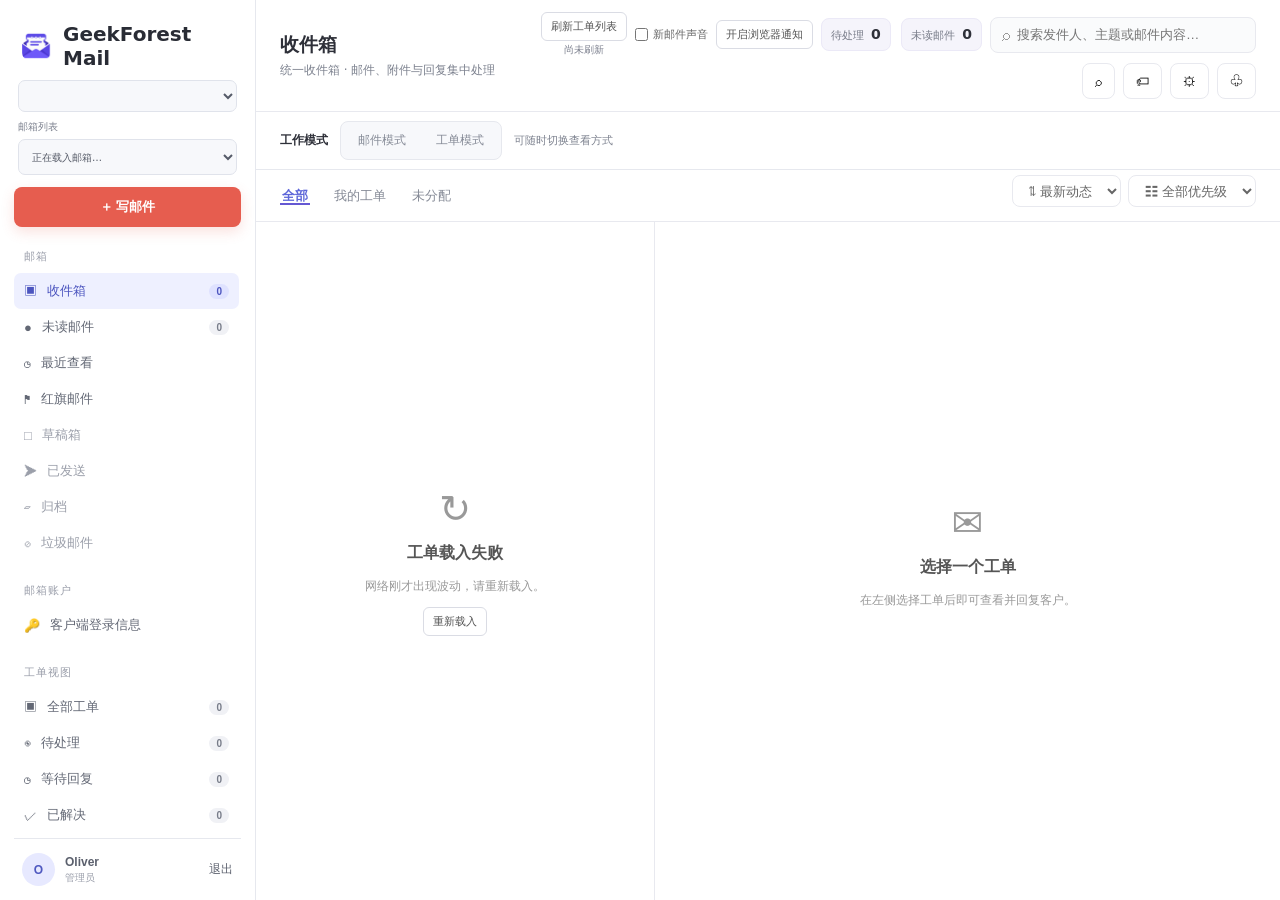
==== commit f47a4a49: "Restore mailbox deep links and on-demand sync" ====
--- a/static/index.html
+++ b/static/index.html
@@ -71,7 +71,7 @@
   <dialog id="mailServiceDialog" class="settings-dialog mail-service-dialog"><div class="mail-service-shell"><div class="settings-head"><div><small>MAIL2 ADMIN</small><h2>邮件、域名与邮箱设置</h2><p>统一管理 Mail2 邮件服务，并查看工单接入状态。</p></div><button type="button" class="dialog-close" id="closeMailService">×</button></div><div class="mail-service-toolbar"><div id="mailServiceHealth" class="service-health"></div><button type="button" class="tool-button" id="openAiFromSettings">AI 设置</button><button type="button" class="tool-button" id="syncMailService">同步 Mail2</button></div><div class="mail-service-tabs"><button type="button" class="active" data-mail-service-tab="mailboxes">邮箱</button><button type="button" data-mail-service-tab="domains">域名</button><button type="button" data-mail-service-tab="create-mailbox">新增邮箱</button><button type="button" data-mail-service-tab="create-domain">新增域名</button></div><div id="mailServiceContent" class="mail-service-content"></div></div></dialog>
   <dialog id="mailboxSearchDialog" class="settings-dialog mailbox-search-dialog" aria-labelledby="mailboxSearchTitle"><div class="mail-service-shell"><div class="settings-head"><div><small>MAILBOX LOOKUP</small><h2 id="mailboxSearchTitle">搜索邮箱</h2><p>仅搜索当前工作区且你有权访问的邮箱。</p></div><button type="button" class="dialog-close" id="closeMailboxSearch" aria-label="关闭邮箱搜索">×</button></div><label class="mailbox-search-field">邮箱地址、名称或标签<input id="mailboxSearchInput" type="search" autocomplete="off" placeholder="例如 ticket_d001@domain.com"></label><div id="mailboxSearchResults" class="mailbox-search-results"></div></div></dialog>
   <dialog id="mailboxSettingsDialog" class="settings-dialog mailbox-settings-dialog" aria-labelledby="mailboxSettingsTitle"><div class="mail-service-shell"><div class="settings-head"><div><small>MAILBOX & DNS</small><h2 id="mailboxSettingsTitle">邮箱设置</h2><p id="mailboxSettingsSubtitle">查看邮箱接入、DNS 与 MX 状态。</p></div><div class="mailbox-settings-head-actions"><span class="mailbox-state-pill unknown" id="mailboxSettingsDnsPill">DNS 检查中</span><span class="mailbox-state-pill unknown" id="mailboxSettingsMxPill">MX 检查中</span><button type="button" class="dialog-close" id="closeMailboxSettings" aria-label="关闭邮箱设置">×</button></div></div><div id="mailboxSettingsContent" class="mail-service-content mailbox-settings-content"><div class="mail-service-empty"><b>正在查询邮箱设置…</b>请稍候。</div></div><div class="settings-actions mailbox-settings-actions"><small id="mailboxSettingsCheckedAt"></small><button type="button" class="tool-button" id="refreshMailboxSettings">重新检测 DNS</button></div></div></dialog>
-  <script src="/static/mail-refresh.js?v=20260915-1"></script><script src="/static/mailbox-tools.js?v=20261111-dns-config-2"></script><script src="/static/app.js?v=20261111-mailbox-settings-1"></script>
+  <script src="/static/mail-refresh.js?v=20260915-1"></script><script src="/static/mailbox-tools.js?v=20261111-dns-config-2"></script><script src="/static/app.js?v=20261112-mailbox-deeplink-1"></script>
   <script src="/static/mobile.js?v=20261015-1"></script>
   <script src="/static/feishu.js?v=20261015-1"></script><script src="/static/feishu-ui.js?v=20261015-1"></script>
 </body></html>
